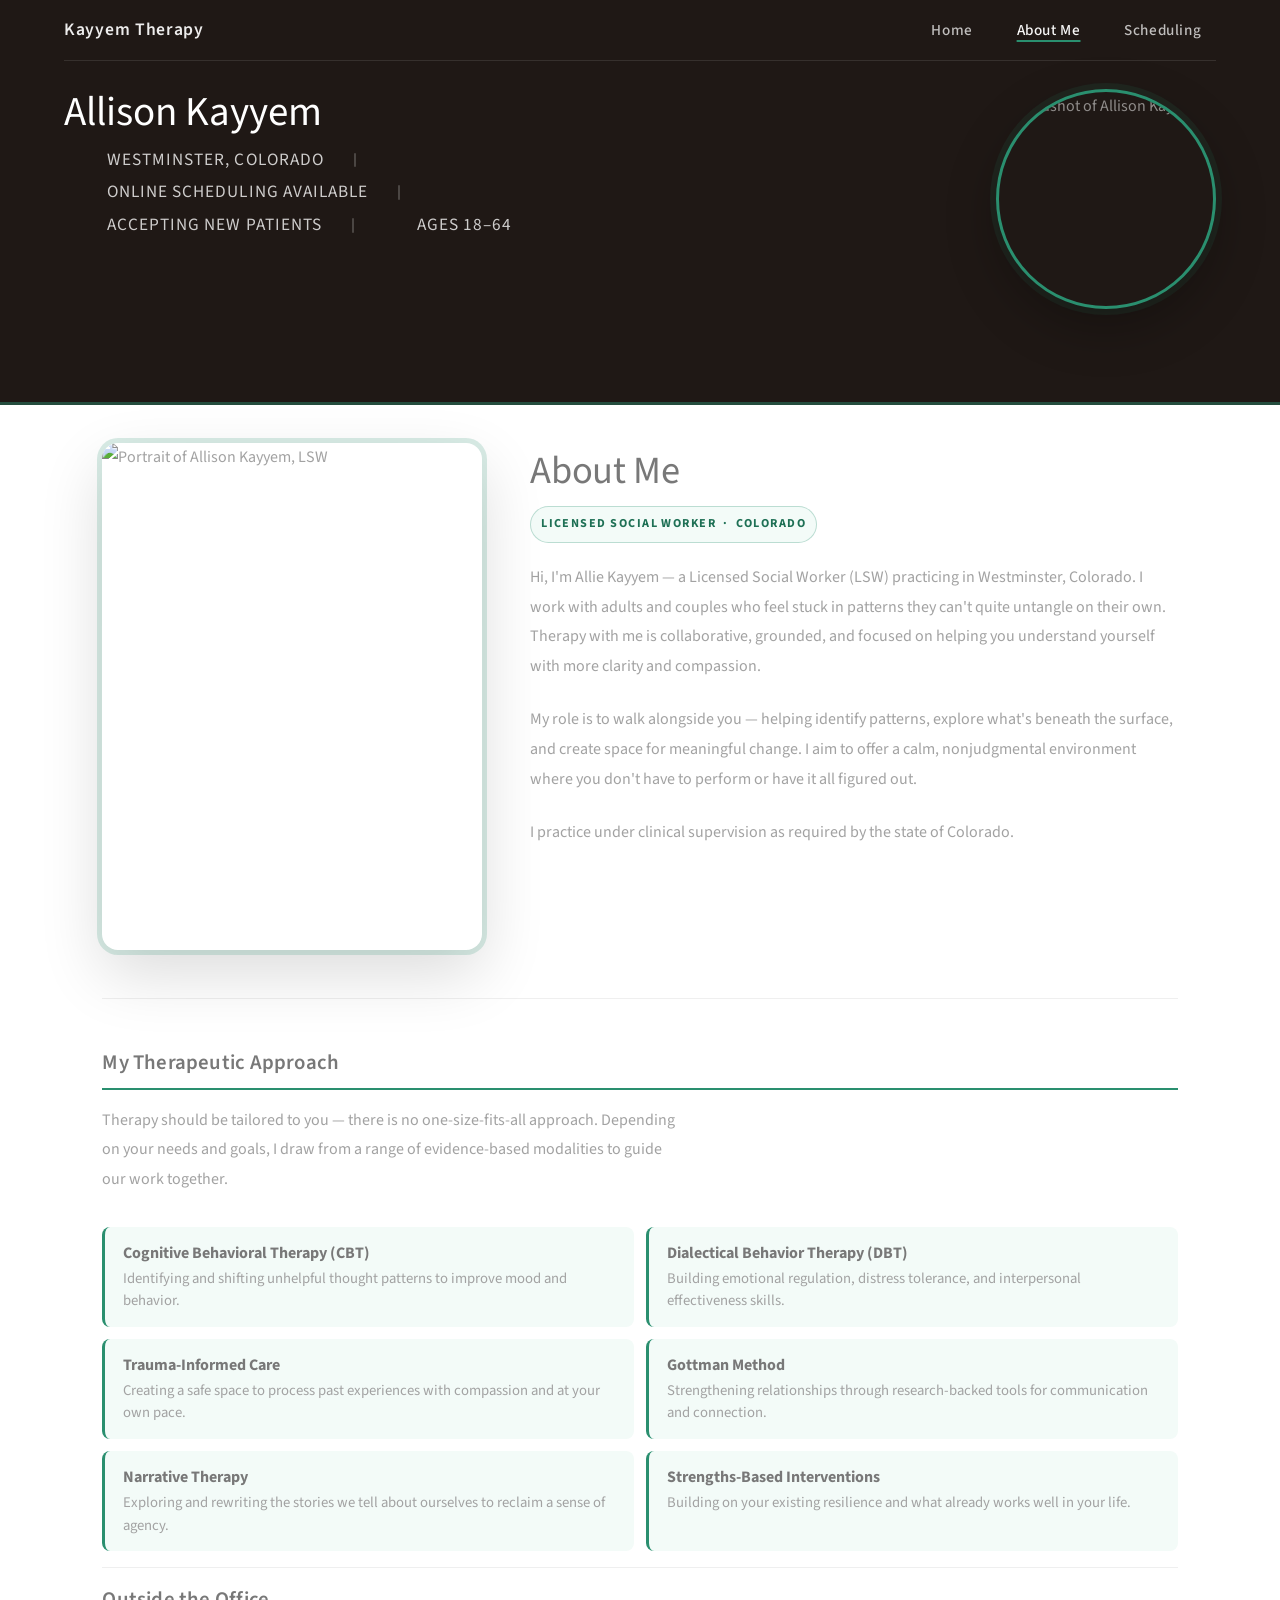
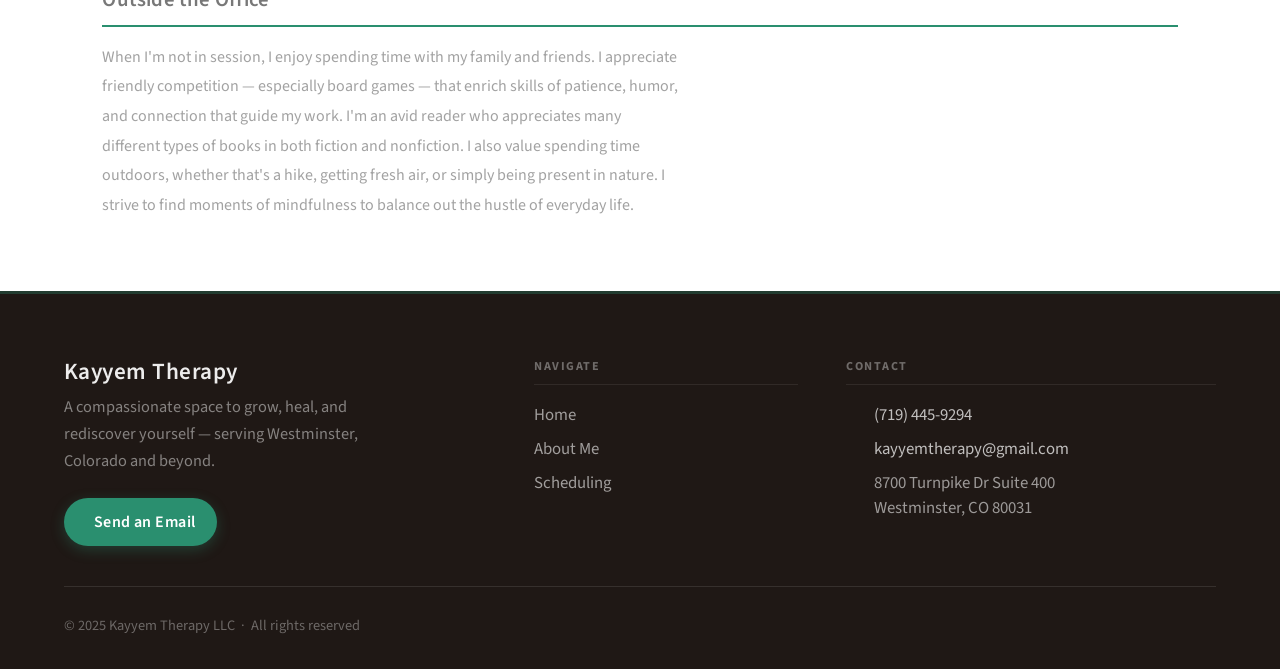
==== about/index.html @ 36fbd0e7 "updates" ====
<!DOCTYPE HTML>
<html>

<head>
	<title>About Me – Kayyem Therapy</title>
	<meta charset="utf-8" />
	<meta name="viewport" content="width=device-width, initial-scale=1, user-scalable=no" />
	<link rel="stylesheet" href="../assets/css/main.css" />
	<link rel="icon" type="image/png" href="/assets/favicon.png?v=1">
</head>

<body class="is-preload">

	<!-- Header -->
	<header id="header">
		<nav class="top-nav">
			<a href="../index.html" class="nav-brand" aria-label="Kayyem Therapy Home">Kayyem Therapy</a>
			<ul>
				<li><a href="../index.html">Home</a></li>
				<li><a href="index.html" class="active">About Me</a></li>
				<li><a href="../schedule/index.html">Scheduling</a></li>
			</ul>
			<button class="nav-toggle" aria-label="Toggle navigation" aria-expanded="false">
				<span></span>
			</button>
		</nav>

		<div class="inner">
			<div class="header-hero">
				<div class="header-copy">
					<h1><strong>Allison Kayyem</strong></h1>

					<ul class="header-meta-list" aria-label="Practice details">
						<li>
							<span class="icon solid fa-map-marker-alt" aria-hidden="true"></span>
							<span class="meta-text">Westminster, Colorado</span>
						</li>
						<li>
							<span class="icon solid fa-calendar-check" aria-hidden="true"></span>
							<span class="meta-text">Online Scheduling Available</span>
						</li>
						<li>
							<span class="icon solid fa-user-check" aria-hidden="true"></span>
							<span class="meta-text">Accepting New Patients</span>
						</li>
						<li>
							<span class="icon solid fa-user-clock" aria-hidden="true"></span>
							<span class="meta-text">Ages 18–64</span>
						</li>
					</ul>
				</div>

				<figure class="header-headshot" aria-hidden="false">
					<img src="../images/headshot.jpg" alt="Headshot of Allison Kayyem" loading="eager" decoding="async" />
				</figure>
			</div>
		</div>
	</header>

	<!-- Main -->
	<div id="main">

		<section id="about">

			<!-- Hero: portrait + intro -->
			<div class="about-hero">

				<div class="about-portrait-frame">
					<img src="../images/about.JPG" alt="Portrait of Allison Kayyem, LSW" />
				</div>

				<div class="about-hero-copy">
					<header class="major">
						<h2>About Me</h2>
					</header>
					<span class="about-credential-tag">Licensed Social Worker &nbsp;&middot;&nbsp; Colorado</span>

					<p>
						Hi, I'm Allie Kayyem — a Licensed Social Worker (LSW) practicing in Westminster, Colorado.
						I work with adults and couples who feel stuck in patterns they can't quite untangle on their
						own. Therapy with me is collaborative, grounded, and focused on helping you understand
						yourself with more clarity and compassion.
					</p>
					<p>
						My role is to walk alongside you &mdash; helping identify patterns, explore what's beneath
						the surface, and create space for meaningful change. I aim to offer a calm, nonjudgmental
						environment where you don't have to perform or have it all figured out.
					</p>
					<p>
						I practice under clinical supervision as required by the state of Colorado.
					</p>
				</div>

			</div>

			<hr class="major" />

			<!-- My Approach -->
			<div class="about-section">
				<h3>My Therapeutic Approach</h3>
				<p>
					Therapy should be tailored to you &mdash; there is no one-size-fits-all approach. Depending on
					your needs and goals, I draw from a range of evidence-based modalities to guide our work
					together.
				</p>
				<ul class="approach-grid">
					<li>
						<strong>Cognitive Behavioral Therapy (CBT)</strong>
						Identifying and shifting unhelpful thought patterns to improve mood and behavior.
					</li>
					<li>
						<strong>Dialectical Behavior Therapy (DBT)</strong>
						Building emotional regulation, distress tolerance, and interpersonal effectiveness skills.
					</li>
					<li>
						<strong>Trauma-Informed Care</strong>
						Creating a safe space to process past experiences with compassion and at your own pace.
					</li>
					<li>
						<strong>Gottman Method</strong>
						Strengthening relationships through research-backed tools for communication and connection.
					</li>
					<li>
						<strong>Narrative Therapy</strong>
						Exploring and rewriting the stories we tell about ourselves to reclaim a sense of agency.
					</li>
					<li>
						<strong>Strengths-Based Interventions</strong>
						Building on your existing resilience and what already works well in your life.
					</li>
				</ul>
			</div>

			<hr />

			<!-- Outside the Office -->
			<div class="about-section">
				<h3>Outside the Office</h3>
				<p>
					When I'm not in session, I enjoy spending time with my family and friends. I appreciate friendly
					competition &mdash; especially board games &mdash; that enrich skills of patience, humor, and
					connection that guide my work. I'm an avid reader who appreciates many different types of books
					in both fiction and nonfiction. I also value spending time outdoors, whether that's a hike,
					getting fresh air, or simply being present in nature. I strive to find moments of mindfulness
					to balance out the hustle of everyday life.
				</p>
			</div>

		</section>

	</div>

	<!-- Footer -->
	<footer id="footer">
		<div class="inner">
			<div class="footer-top">

				<div class="footer-brand-col">
					<p class="footer-brand">Kayyem Therapy</p>
					<p class="footer-tagline">A compassionate space to grow, heal, and rediscover yourself &mdash; serving Westminster, Colorado and beyond.</p>
					<a href="mailto:kayyemtherapy@gmail.com" class="footer-email-btn">
						<span class="icon solid fa-envelope" aria-hidden="true"></span>
						Send an Email
					</a>
				</div>

				<div class="footer-nav-col">
					<h4>Navigate</h4>
					<ul>
						<li><a href="../index.html">Home</a></li>
						<li><a href="index.html">About Me</a></li>
						<li><a href="../schedule/index.html">Scheduling</a></li>
					</ul>
				</div>

				<div class="footer-contact-col">
					<h4>Contact</h4>
					<ul>
						<li>
							<span class="icon solid fa-phone" aria-hidden="true"></span>
							<a href="tel:+17194459294">(719) 445-9294</a>
						</li>
						<li>
							<span class="icon solid fa-envelope" aria-hidden="true"></span>
							<a href="mailto:kayyemtherapy@gmail.com">kayyemtherapy@gmail.com</a>
						</li>
						<li>
							<span class="icon solid fa-map-marker-alt" aria-hidden="true"></span>
							<span>8700 Turnpike Dr Suite 400<br>Westminster, CO 80031</span>
						</li>
					</ul>
				</div>

			</div>

			<div class="footer-bottom">
				<p class="footer-copyright">&copy; 2025 Kayyem Therapy LLC &nbsp;&middot;&nbsp; All rights reserved</p>
			</div>
		</div>
	</footer>

	<!-- Scripts -->
	<script src="../assets/js/browser.min.js"></script>
	<script src="../assets/js/breakpoints.min.js"></script>
	<script src="../assets/js/main.js"></script>
	<script>
		document.addEventListener("DOMContentLoaded", function () {
			const nav = document.querySelector(".top-nav");
			const toggle = document.querySelector(".nav-toggle");
			if (!nav || !toggle) return;

			toggle.addEventListener("click", function () {
				const isOpen = nav.classList.toggle("open");
				toggle.setAttribute("aria-expanded", isOpen ? "true" : "false");
				document.body.style.overflow = isOpen ? "hidden" : "";
			});

			nav.querySelectorAll("a").forEach(function (link) {
				link.addEventListener("click", function () {
					nav.classList.remove("open");
					toggle.setAttribute("aria-expanded", "false");
					document.body.style.overflow = "";
				});
			});

			const ul = nav.querySelector("ul");
			if (ul) {
				ul.addEventListener("click", function (e) {
					if (e.target === ul) {
						nav.classList.remove("open");
						toggle.setAttribute("aria-expanded", "false");
						document.body.style.overflow = "";
					}
				});
			}

			document.addEventListener("keydown", function (e) {
				if (e.key === "Escape" && nav.classList.contains("open")) {
					nav.classList.remove("open");
					toggle.setAttribute("aria-expanded", "false");
					document.body.style.overflow = "";
				}
			});
		});
	</script>

</body>

</html>
---- assets/css/main.css ----
@import url("fontawesome-all.min.css");
@import url("https://fonts.googleapis.com/css?family=Source+Sans+Pro:400,400italic");

/* Kayyem Therapy — main.css */

/* === 0) RESET === */
html, body, div, span, applet, object, iframe,
h1, h2, h3, h4, h5, h6, p, blockquote, pre,
a, abbr, acronym, address, big, cite, code,
del, dfn, em, img, ins, kbd, q, s, samp,
small, strike, strong, sub, sup, tt, var,
b, u, i, center,
dl, dt, dd, ol, ul, li,
fieldset, form, label, legend,
table, caption, tbody, tfoot, thead, tr, th, td,
article, aside, canvas, details, embed,
figure, figcaption, footer, header, hgroup,
menu, nav, output, ruby, section, summary,
time, mark, audio, video {
  margin: 0;
  padding: 0;
  border: 0;
  font: inherit;
  font-size: 100%;
  vertical-align: baseline;
}

article, aside, details, figcaption, figure,
footer, header, hgroup, menu, nav, section { display: block; }

body { line-height: 1; }
ol, ul { list-style: none; }
blockquote, q { quotes: none; }
blockquote:before, blockquote:after,
q:before, q:after { content: ""; content: none; }
table { border-collapse: collapse; border-spacing: 0; }
mark { background-color: transparent; color: inherit; }
input::-moz-focus-inner { border: 0; padding: 0; }
input, select, textarea {
  -moz-appearance: none;
  -webkit-appearance: none;
  -ms-appearance: none;
  appearance: none;
}
*, *:before, *:after { box-sizing: border-box; }
body {
  -webkit-text-size-adjust: none;
  background: #fff;
  display: flex;
  flex-direction: column;
  min-height: 100vh;
}

body.is-preload *,
body.is-preload *:before,
body.is-preload *:after {
  -moz-animation: none !important;
  -webkit-animation: none !important;
  -ms-animation: none !important;
  animation: none !important;
  -moz-transition: none !important;
  -webkit-transition: none !important;
  -ms-transition: none !important;
  transition: none !important;
}

/* === 1) DESIGN TOKENS === */
:root {
  --text: #a2a2a2;
  --text-strong: #787878;
  --muted: #b2b2b2;
  --accent: #2a8f6f;
  --accent-dark: #1e7055;
  --accent-light: #369b7c;
  --border: #efefef;
  --surface: #ffffff;
  --surface-alt: #f7f7f7;
  --surface-green: #f3fbf8;
  --header-bg: #1f1815;
  --content-max: 72rem;
  --content-pad: clamp(1.25rem, 3vw, 3rem);
  --section-gap: clamp(1.5rem, 3vw, 2.5rem);
  --radius: 0.5rem;
  --radius-sm: 0.35em;
  --radius-lg: 1rem;
  --header-min: clamp(18rem, 45vh, 28rem);
}

/* === 2) TYPOGRAPHY === */
body, input, select, textarea {
  color: var(--text);
  font-family: "Source Sans Pro", Helvetica, sans-serif;
  font-size: 16pt;
  font-weight: 400;
  line-height: 1.75em;
}

a {
  color: var(--accent);
  text-decoration: none;
  border-bottom: transparent;
  transition: color 0.2s ease-in-out, border-color 0.2s ease-in-out;
}

a:hover {
  color: var(--accent) !important;
  border-bottom: dotted 1px rgba(42, 143, 111, 0.6);
}

strong, b { color: var(--text-strong); font-weight: 400; }
em, i { font-style: italic; }
p { margin: 0 0 2em 0; }

h1, h2, h3, h4, h5, h6 {
  color: var(--text-strong);
  font-weight: 400;
  line-height: 1em;
  margin: 0 0 1em 0;
}

h1 a, h2 a, h3 a, h4 a, h5 a, h6 a { color: inherit; text-decoration: none; }
h1 { font-size: 2em; line-height: 1.5em; }
h2 { font-size: 1.5em; line-height: 1.5em; }
h3 { font-size: 1.25em; line-height: 1.5em; }
h4 { font-size: 1.1em; line-height: 1.5em; }
h5 { font-size: 0.9em; line-height: 1.5em; }
h6 { font-size: 0.7em; line-height: 1.5em; }

sub { font-size: 0.8em; position: relative; top: 0.5em; }
sup { font-size: 0.8em; position: relative; top: -0.5em; }

hr { border: 0; border-bottom: solid 1px var(--border); margin: 1em 0; }
hr.major { margin: 3em 0; }

blockquote {
  border-left: solid 6px var(--border);
  font-style: italic;
  margin: 0 0 2em 0;
  padding: 0.5em 0 0.5em 1.5em;
}

code {
  background: var(--surface-alt);
  border: solid 2px var(--border);
  border-radius: var(--radius-sm);
  font-family: "Courier New", monospace;
  font-size: 0.9em;
  margin: 0 0.25em;
  padding: 0.25em 0.65em;
}

pre {
  font-family: "Courier New", monospace;
  font-size: 0.9em;
  margin: 0 0 2em 0;
  -webkit-overflow-scrolling: touch;
}
pre code { display: block; line-height: 1.75em; padding: 1em 1.5em; overflow-x: auto; }

.align-left { text-align: left; }
.align-center { text-align: center; }
.align-right { text-align: right; }

/* === 3) LAYOUT HELPERS === */
.container { margin: 0 auto; max-width: calc(100% - 4em); width: 100%; }

@media screen and (max-width: 980px) {
  .container { width: 100% !important; max-width: 100% !important; }
}
@media screen and (max-width: 480px) {
  .container { max-width: calc(100% - 3em); }
}

.row {
  display: flex;
  flex-wrap: wrap;
  align-items: stretch;
  margin-top: 0;
  margin-left: -2.5em;
}
.row > * { padding: 0 0 0 2.5em; }
.row.gtr-uniform { margin-top: -2.5em; }
.row.gtr-uniform > * { padding-top: 2.5em; }

.row.aln-left { justify-content: flex-start; }
.row.aln-center { justify-content: center; }
.row.aln-right { justify-content: flex-end; }
.row.aln-top { align-items: flex-start; }
.row.aln-middle { align-items: center; }
.row.aln-bottom { align-items: flex-end; }
.row > .imp { order: -1; }

.row > .col-1 { width: 8.33333%; }
.row > .col-2 { width: 16.66667%; }
.row > .col-3 { width: 25%; }
.row > .col-4 { width: 33.33333%; }
.row > .col-5 { width: 41.66667%; }
.row > .col-6 { width: 50%; }
.row > .col-7 { width: 58.33333%; }
.row > .col-8 { width: 66.66667%; }
.row > .col-9 { width: 75%; }
.row > .col-10 { width: 83.33333%; }
.row > .col-11 { width: 91.66667%; }
.row > .col-12 { width: 100%; }

.row > .off-1 { margin-left: 8.33333%; }
.row > .off-2 { margin-left: 16.66667%; }
.row > .off-3 { margin-left: 25%; }
.row > .off-4 { margin-left: 33.33333%; }
.row > .off-5 { margin-left: 41.66667%; }
.row > .off-6 { margin-left: 50%; }
.row > .off-7 { margin-left: 58.33333%; }
.row > .off-8 { margin-left: 66.66667%; }
.row > .off-9 { margin-left: 75%; }
.row > .off-10 { margin-left: 83.33333%; }
.row > .off-11 { margin-left: 91.66667%; }
.row > .off-12 { margin-left: 100%; }

@media screen and (max-width: 1280px) {
  .row { margin-left: -2em; }
  .row > * { padding-left: 2em; }
  .row.gtr-uniform { margin-top: -2em; }
  .row.gtr-uniform > * { padding-top: 2em; }
}
@media screen and (max-width: 980px) {
  .row { margin-left: -2em; }
  .row > * { padding-left: 2em; }
}
@media screen and (max-width: 736px) {
  .row { margin-left: -1.5em; }
  .row > * { padding-left: 1.5em; }
  .row.gtr-uniform { margin-top: -1.5em; }
  .row.gtr-uniform > * { padding-top: 1.5em; }
}
@media screen and (max-width: 480px) {
  .row { margin-left: -1.5em; }
  .row > * { padding-left: 1.5em; }
}

/* === 4) SECTIONS === */
section.special, article.special { text-align: center; }
header p { color: var(--muted); position: relative; margin: 0 0 1.5em 0; }
header h2 + p { font-size: 1.25em; margin-top: -1em; line-height: 1.5em; }
header.major h2 { font-size: 2em; }

/* === 5) FORMS === */
form { margin: 0 0 2em 0; }

label {
  color: var(--text-strong);
  display: block;
  font-size: 0.9em;
  font-weight: 400;
  margin: 0 0 1em 0;
}

input[type="text"],
input[type="password"],
input[type="email"],
select,
textarea {
  background: var(--surface-alt);
  border-radius: var(--radius-sm);
  border: solid 2px transparent;
  color: inherit;
  display: block;
  outline: 0;
  padding: 0 0.75em;
  width: 100%;
  box-shadow: 0 1px 4px rgba(0, 0, 0, 0.05);
  transition: border-color 0.2s ease, box-shadow 0.2s ease, background 0.2s ease;
}

input[type="text"]:hover,
input[type="password"]:hover,
input[type="email"]:hover,
select:hover,
textarea:hover {
  border-color: rgba(42, 143, 111, 0.28);
  box-shadow: 0 4px 12px rgba(0, 0, 0, 0.08);
  background: #fff;
}

input[type="text"]:focus,
input[type="password"]:focus,
input[type="email"]:focus,
select:focus,
textarea:focus {
  border-color: var(--accent);
  box-shadow: 0 4px 14px rgba(42, 143, 111, 0.14);
  background: #fff;
}

select {
  background-image: url("data:image/svg+xml;charset=utf8,%3Csvg xmlns='http://www.w3.org/2000/svg' width='40' height='40' preserveAspectRatio='none' viewBox='0 0 40 40'%3E%3Cpath d='M9.4,12.3l10.4,10.4l10.4-10.4c0.2-0.2,0.5-0.4,0.9-0.4c0.3,0,0.6,0.1,0.9,0.4l3.3,3.3c0.2,0.2,0.4,0.5,0.4,0.9 c0,0.4-0.1,0.6-0.4,0.9L20.7,31.9c-0.2,0.2-0.5,0.4-0.9,0.4c-0.3,0-0.6-0.1-0.9-0.4L4.3,17.3c-0.2-0.2-0.4-0.5-0.4-0.9 c0-0.4,0.1-0.6,0.4-0.9l3.3-3.3c0.2-0.2,0.5-0.4,0.9-0.4S9.1,12.1,9.4,12.3z' fill='%23dfdfdf' /%3E%3C/svg%3E");
  background-size: 1.25rem;
  background-repeat: no-repeat;
  background-position: calc(100% - 1rem) center;
  height: 2.75em;
  padding-right: 2.75em;
  text-overflow: ellipsis;
}

select option { color: var(--text-strong); background: var(--surface); }
select::-ms-expand { display: none; }
input[type="text"], input[type="password"], input[type="email"], select { height: 2.75em; }
textarea { padding: 0.75em; }

input[type="checkbox"], input[type="radio"] {
  opacity: 0;
  width: 1em;
  float: left;
  margin-right: -2em;
  z-index: -1;
}

input[type="checkbox"] + label,
input[type="radio"] + label {
  color: var(--text);
  cursor: pointer;
  display: inline-block;
  font-size: 1em;
  font-weight: 400;
  padding-left: 2.4em;
  padding-right: 0.75em;
  position: relative;
  text-decoration: none;
}

input[type="checkbox"] + label:before,
input[type="radio"] + label:before {
  font-family: "Font Awesome 5 Free";
  font-weight: 900;
  background: var(--surface-alt);
  border-radius: var(--radius-sm);
  border: solid 2px transparent;
  content: "";
  display: inline-block;
  font-size: 0.8em;
  height: 2.0625em;
  left: 0;
  line-height: 1.85625em;
  position: absolute;
  text-align: center;
  top: 0;
  width: 2.0625em;
}

input[type="radio"] + label:before { border-radius: 100%; }

input[type="checkbox"]:checked + label:before,
input[type="radio"]:checked + label:before {
  background: var(--text-strong);
  border-color: var(--text-strong);
  color: #fff;
  content: "\f00c";
}

input[type="checkbox"]:focus + label:before,
input[type="radio"]:focus + label:before { border-color: var(--accent); }

::-webkit-input-placeholder { color: var(--muted) !important; opacity: 1; }
:-moz-placeholder { color: var(--muted) !important; opacity: 1; }
::-moz-placeholder { color: var(--muted) !important; opacity: 1; }
:-ms-input-placeholder { color: var(--muted) !important; opacity: 1; }

/* === 6) BUTTONS === */
input[type="submit"],
input[type="reset"],
input[type="button"],
.button {
  background-color: transparent;
  border-radius: var(--radius-sm);
  border: solid 3px var(--border);
  color: var(--text-strong) !important;
  cursor: pointer;
  display: inline-block;
  font-weight: 400;
  height: calc(2.75em + 6px);
  line-height: 2.75em;
  min-width: 10em;
  padding: 0 1.5em;
  text-align: center;
  text-decoration: none;
  white-space: nowrap;
  transition: background-color 0.2s ease-in-out, color 0.2s ease-in-out, border-color 0.2s ease-in-out;
}

input[type="submit"]:hover,
input[type="reset"]:hover,
input[type="button"]:hover,
.button:hover { border-color: var(--accent); color: var(--accent) !important; }

input[type="submit"]:active,
input[type="reset"]:active,
input[type="button"]:active,
.button:active {
  background-color: rgba(42, 143, 111, 0.1);
  border-color: var(--accent);
  color: var(--accent) !important;
}

.button.primary,
input[type="submit"].primary,
input[type="reset"].primary,
input[type="button"].primary {
  background-color: var(--accent);
  border-color: var(--accent);
  color: #fff !important;
  border-radius: 2rem;
  font-weight: 600;
  letter-spacing: 0.03em;
  box-shadow: 0 4px 14px rgba(42, 143, 111, 0.28);
  transition: background 0.2s ease, border-color 0.2s ease, transform 0.2s ease, box-shadow 0.2s ease;
}

.button.primary:hover,
input[type="submit"].primary:hover,
input[type="reset"].primary:hover,
input[type="button"].primary:hover {
  transform: translateY(-1px);
  box-shadow: 0 6px 20px rgba(42, 143, 111, 0.38);
}

.button.primary:active,
input[type="submit"].primary:active,
input[type="reset"].primary:active,
input[type="button"].primary:active {
  transform: translateY(1px);
  box-shadow: 0 2px 6px rgba(42, 143, 111, 0.2);
}

.button.primary:hover,
input[type="submit"].primary:hover,
input[type="reset"].primary:hover,
input[type="button"].primary:hover { background-color: #339d7e; border-color: #339d7e; }

.button.primary:active,
input[type="submit"].primary:active,
input[type="reset"].primary:active,
input[type="button"].primary:active { background-color: #1d6b52; border-color: #1d6b52; }

.button.fit,
input[type="submit"].fit,
input[type="reset"].fit,
input[type="button"].fit { min-width: 0; width: 100%; }

.button { margin-bottom: 1rem; }

/* === 7) IMAGES / LISTS / TABLES === */
.image { display: inline-block; position: relative; border-radius: var(--radius-sm); border: 0; }
.image:before {
  content: "";
  display: block;
  position: absolute;
  inset: 0;
  opacity: 0.5;
  background: url("images/overlay.png");
  border-radius: var(--radius-sm);
  transition: opacity 0.2s ease-in-out;
}
.image img { display: block; border-radius: var(--radius-sm); }
.image.fit { display: block; margin: 0 0 2em 0; width: 100%; }
.image.fit img { width: 100%; }
.image.left { float: left; margin: 0 1.5em 1em 0; top: 0.25em; max-width: 40%; }
.image.right { float: right; margin: 0 0 1em 1.5em; top: 0.25em; max-width: 40%; }
.image.avatar { border-radius: 0; width: 10em; }
.image.avatar:before { display: none; }
.image.avatar img { border-radius: 0; width: 100%; }

ol { list-style: decimal; margin: 0 0 2em 0; padding-left: 1.25em; }
ol li { padding-left: 0.25em; }
ul { list-style: disc; margin: 0 0 2em 0; padding-left: 1em; }
ul li { padding-left: 0.5em; }
ul.alt { list-style: none; padding-left: 0; }
ul.alt li { border-top: solid 2px var(--border); padding: 0.5em 0; }
ul.alt li:first-child { border-top: 0; padding-top: 0; }

.table-wrapper { overflow-x: auto; -webkit-overflow-scrolling: touch; }
table { margin: 0 0 2em 0; width: 100%; }
table tbody tr { border: solid 1px var(--border); border-left: 0; border-right: 0; }
table tbody tr:nth-child(2n + 1) { background-color: var(--surface-alt); }
table td { padding: 0.75em; }
table th { color: var(--text-strong); font-size: 0.9em; font-weight: 400; padding: 0 0.75em 0.75em 0.75em; text-align: left; }
table thead { border-bottom: solid 2px var(--border); }
table tfoot { border-top: solid 2px var(--border); }

/* Contact list */
#main ul,
#main ul.alt,
#main ul.labeled-icons {
  list-style: none;
  padding-left: 0;
  margin-left: 0;
}

#main ul.labeled-icons { margin: 0; padding: 0; }

#main ul.labeled-icons li {
  display: grid;
  grid-template-columns: 1.75rem 1fr;
  gap: 0.9rem;
  align-items: start;
  margin: 0 0 1rem 0;
  padding: 0;
  line-height: 1.6;
}

#main ul.labeled-icons li .icon {
  display: inline-flex;
  align-items: center;
  justify-content: center;
  width: 1.75rem;
  height: 1.75rem;
  border-bottom: none;
  color: var(--accent);
  font-size: 1.15rem;
  margin: 0.15rem 0 0 0;
}

#main ul.labeled-icons li .label,
#main ul.labeled-icons li span,
#main ul.labeled-icons li p,
#main ul.labeled-icons li a { color: #787878; }

#main ul.labeled-icons li a {
  border-bottom: transparent;
  color: var(--accent);
  text-decoration: none;
}

#main ul.labeled-icons li a:hover {
  color: var(--accent-dark);
  border-bottom: none;
}

#main form { margin-bottom: 0; }
#main form .actions { margin-top: 1rem; justify-content: flex-start; }
#main form .actions li { padding-left: 0; }

#main form input[type="submit"],
#main form button[type="submit"] {
  background: var(--accent);
  border-color: var(--accent);
  color: #fff !important;
  min-width: 12rem;
  border-radius: 2rem;
  font-weight: 600;
  letter-spacing: 0.03em;
  box-shadow: 0 4px 14px rgba(42, 143, 111, 0.28);
  transition: background 0.2s ease, border-color 0.2s ease, transform 0.2s ease, box-shadow 0.2s ease;
}

#main form input[type="submit"]:hover,
#main form button[type="submit"]:hover {
  background: #339d7e;
  border-color: #339d7e;
  transform: translateY(-1px);
  box-shadow: 0 6px 20px rgba(42, 143, 111, 0.38);
}

@media screen and (max-width: 736px) {
  #main form input[type="submit"],
  #main form button[type="submit"] { width: 100%; min-width: 0; }
}

/* === 8) ICONS === */
.icon { text-decoration: none; border-bottom: none; position: relative; }
.icon:before {
  font-family: "Font Awesome 5 Free";
  font-weight: 400;
  -moz-osx-font-smoothing: grayscale;
  -webkit-font-smoothing: antialiased;
  display: inline-block;
  font-style: normal;
  font-variant: normal;
  text-rendering: auto;
  line-height: 1;
  text-transform: none !important;
}
.icon.solid:before { font-weight: 900; }
.icon.brands:before { font-family: "Font Awesome 5 Brands"; }
.icon > .label { display: none; }

ul.icons { cursor: default; list-style: none; padding-left: 0; }
ul.icons li { display: inline-block; padding: 0 1em 0 0; }
ul.icons li:last-child { padding-right: 0; }
ul.icons li .icon:before { font-size: 1.5em; }

/* === 9) SITE LAYOUT — HEADER === */
#header {
  background-color: var(--header-bg);
  background-attachment: scroll, scroll;
  background-image: url("images/overlay.png"), url("../../images/bg.jpg");
  background-position: top left, top left;
  background-repeat: repeat, no-repeat;
  background-size: auto, cover;
  color: rgba(255, 255, 255, 0.5);
  position: relative;
  width: 100%;
  height: auto;
  min-height: var(--header-min);
  display: block;
  text-align: left;
  padding: 0 var(--content-pad);
  border-bottom: 3px solid rgba(42, 143, 111, 0.45);
  backface-visibility: hidden;
  transform: translateZ(0);
  will-change: transform;
}

#header > * { width: 100%; }

#header .inner {
  max-width: var(--content-max);
  margin: 0 auto;
  padding-bottom: 2rem;
}

#header .header-hero {
  display: flex;
  align-items: flex-start;
  justify-content: space-between;
  gap: clamp(0.75rem, 1.5vw, 1.5rem);
}

#header .header-copy { min-width: 0; max-width: 40rem; }

#header .header-headshot {
  margin: 0;
  flex: 0 0 auto;
  width: clamp(160px, 42vw, 220px);
  height: clamp(160px, 42vw, 220px);
  border-radius: 999px;
  overflow: hidden;
  border: 3px solid var(--accent);
  box-shadow: 0 18px 50px rgba(0, 0, 0, 0.28), 0 0 0 6px rgba(42, 143, 111, 0.12);
}

#header .header-headshot img { display: block; width: 100%; height: 100%; object-fit: cover; }

@media screen and (min-width: 1100px) {
  #header .header-headshot { margin-left: -0.75rem; }
}

@media screen and (max-width: 980px) {
  #header .header-hero {
    flex-direction: column-reverse;
    align-items: center;
    text-align: center;
    gap: 1.25rem;
  }
  #header .header-headshot {
    width: clamp(140px, 38vw, 200px);
    height: clamp(140px, 38vw, 200px);
  }
}

#header h1 {
  color: rgba(255, 255, 255, 0.9);
  font-size: clamp(2.4rem, 3.2vw, 3.4rem);
  line-height: 1.15;
  margin: 0;
  max-width: none;
}

#header strong, #header b { color: #fff; }
#header h2, #header h3, #header h4, #header h5, #header h6 { color: #fff; }

#header h2 {
  margin-top: 0.75rem;
  font-size: clamp(1.05rem, 1.4vw, 1.25rem);
  line-height: 1.5;
  font-weight: 400;
  color: rgba(255, 255, 255, 0.7);
}

/* Header meta list */
#header .header-meta-list {
  margin: 0.85rem 0 0 0;
  padding: 0;
  list-style: none;
  display: flex;
  flex-wrap: wrap;
  align-items: center;
  gap: 0.75rem 1.25rem;
}

#header .header-meta-list li {
  display: inline-flex;
  align-items: center;
  gap: 0.65rem;
  text-transform: uppercase;
  letter-spacing: 0.06em;
  font-size: 1.08rem;
  line-height: 1.2;
  color: rgba(255, 255, 255, 0.78);
}

#header .header-meta-list li .icon {
  color: var(--accent);
  opacity: 0.55;
  font-size: 1.25rem;
  width: 1.5rem;
  display: inline-flex;
  align-items: center;
  justify-content: center;
}

#header .header-meta-list li .meta-text strong {
  color: rgba(255, 255, 255, 0.95);
  font-weight: 600;
}

@media screen and (min-width: 737px) {
  #header .header-meta-list li:not(:last-child)::after {
    content: '';
    display: block;
    width: 1.5px;
    height: 0.85em;
    background: rgba(255, 255, 255, 0.2);
    margin-left: 1.25rem;
    align-self: center;
    border-radius: 1px;
  }
}

@media screen and (max-width: 736px) {
  #header .header-meta-list { gap: 0.6rem 1rem; }
  #header .header-meta-list li { font-size: 0.98rem; letter-spacing: 0.05em; }
  #header .header-meta-list li::after { content: none; }
}

/* === TOP NAV === */
.top-nav {
  max-width: var(--content-max);
  margin: 0 auto;
  width: 100%;
  display: flex;
  align-items: center;
  justify-content: space-between;
  gap: 1em;
  position: relative;
  padding: 1rem 0;
  border-bottom: 1px solid rgba(255, 255, 255, 0.1);
  margin-bottom: 1.75rem;
}

/* Brand / Logo */
.nav-brand {
  color: rgba(255, 255, 255, 0.92) !important;
  font-size: 1.1em;
  font-weight: 600;
  letter-spacing: 0.04em;
  border-bottom: none !important;
  text-decoration: none;
  flex: 0 0 auto;
  transition: color 0.2s ease;
}
.nav-brand:hover { color: #fff !important; border-bottom: none !important; }

/* Desktop links */
.top-nav ul {
  display: flex;
  gap: 0.4em;
  margin: 0;
  padding: 0;
  list-style: none;
}

.top-nav ul a {
  color: rgba(255, 255, 255, 0.72);
  border: 1px solid transparent;
  border-bottom: none;
  font-size: 0.95em;
  font-weight: 500;
  letter-spacing: 0.04em;
  padding: 0.38em 0.9em;
  border-radius: 6px;
  transition: background 0.15s ease, border-color 0.15s ease, color 0.15s ease,
              transform 0.1s ease, box-shadow 0.12s ease;
}

.top-nav ul a:hover {
  color: rgba(255, 255, 255, 0.95);
  background: rgba(255, 255, 255, 0.09);
  border-color: rgba(255, 255, 255, 0.18);
  border-bottom: none;
}

.top-nav ul a:active {
  transform: translateY(1px) scale(0.97);
  background: rgba(255, 255, 255, 0.05);
  box-shadow: inset 0 1px 3px rgba(0, 0, 0, 0.18);
  border-bottom: none;
}

.top-nav ul a.active {
  color: rgba(255, 255, 255, 0.96);
  text-decoration: underline;
  text-decoration-color: var(--accent);
  text-decoration-thickness: 2px;
  text-underline-offset: 5px;
}

.top-nav ul a.active:hover {
  color: rgba(255, 255, 255, 0.96);
  background: rgba(255, 255, 255, 0.09);
  border-color: rgba(255, 255, 255, 0.18);
  text-decoration: underline;
  text-decoration-color: var(--accent);
  text-decoration-thickness: 2px;
  text-underline-offset: 5px;
}

.top-nav ul a::after { display: none !important; }

/* Hamburger button */
.nav-toggle {
  display: none;
  background: none;
  border: 1px solid rgba(255, 255, 255, 0.22);
  border-radius: 6px;
  cursor: pointer;
  width: 40px;
  height: 40px;
  position: relative;
  padding: 0;
  z-index: 9100;
  flex: 0 0 auto;
  flex-shrink: 0;
  transition: border-color 0.2s ease;
}
.nav-toggle:hover { border-color: rgba(255, 255, 255, 0.5); }

.nav-toggle span {
  position: absolute;
  top: 50%;
  left: 50%;
  width: 18px;
  height: 2px;
  background: rgba(255, 255, 255, 0.85);
  border-radius: 2px;
  transform: translate(-50%, -50%);
  transition: background 0.25s ease;
}

.nav-toggle span::before,
.nav-toggle span::after {
  content: '';
  position: absolute;
  left: 0;
  width: 18px;
  height: 2px;
  background: rgba(255, 255, 255, 0.85);
  border-radius: 2px;
  transition: top 0.25s ease, transform 0.25s ease;
}
.nav-toggle span::before { top: -6px; }
.nav-toggle span::after  { top:  6px; }

/* === MOBILE FULL-SCREEN MENU === */
@media screen and (max-width: 980px) {
  .nav-toggle { display: flex; }

  /* Full-screen overlay — always flex but hidden via opacity/visibility */
  .top-nav ul {
    position: fixed;
    inset: 0;
    z-index: 9000;
    background: rgba(18, 14, 11, 0.97);
    display: flex;
    flex-direction: column;
    align-items: center;
    justify-content: center;
    gap: 0;
    margin: 0;
    padding: 4rem 2rem 2rem;
    border-radius: 0;
    box-shadow: none;
    opacity: 0;
    visibility: hidden;
    pointer-events: none;
    transition: opacity 0.3s ease, visibility 0s linear 0.3s;
  }

  .top-nav.open ul {
    opacity: 1;
    visibility: visible;
    pointer-events: auto;
    transition: opacity 0.3s ease, visibility 0s linear 0s;
  }

  .top-nav ul li {
    width: 100%;
    text-align: center;
    border-bottom: 1px solid rgba(255, 255, 255, 0.07);
    transform: translateY(18px);
    opacity: 0;
    transition: transform 0.4s ease, opacity 0.4s ease;
  }
  .top-nav ul li:first-child { border-top: 1px solid rgba(255, 255, 255, 0.07); }

  .top-nav.open ul li { transform: translateY(0); opacity: 1; }
  .top-nav.open ul li:nth-child(1) { transition-delay: 0.06s; }
  .top-nav.open ul li:nth-child(2) { transition-delay: 0.13s; }
  .top-nav.open ul li:nth-child(3) { transition-delay: 0.2s; }

  .top-nav ul a {
    display: block !important;
    font-size: 1.55rem !important;
    color: rgba(255, 255, 255, 0.82) !important;
    letter-spacing: 0.05em;
    padding: 1.1rem 1rem !important;
    border-bottom: none !important;
    transition: color 0.2s, background 0.2s !important;
  }

  .top-nav ul a::after { display: none !important; }

  .top-nav ul a:hover {
    color: #fff !important;
    background: rgba(255, 255, 255, 0.04);
    border-bottom: none !important;
  }

  .top-nav ul a.active { color: var(--accent) !important; }

  /* Fix nav-toggle on top of overlay when open */
  .top-nav.open .nav-toggle {
    position: fixed;
    top: 1rem;
    right: var(--content-pad);
    z-index: 9100;
    border-color: rgba(255, 255, 255, 0.35);
  }

  /* Hamburger → X */
  .top-nav.open .nav-toggle span { background: transparent; }
  .top-nav.open .nav-toggle span::before {
    top: 0;
    transform: rotate(45deg);
  }
  .top-nav.open .nav-toggle span::after {
    top: 0;
    transform: rotate(-45deg);
  }

  .top-nav {
    padding: 0.85rem 0;
    margin-bottom: 1.25rem;
  }
}

/* === MAIN CONTENT === */
#main {
  margin: 0 auto;
  width: 100%;
  max-width: var(--content-max);
  padding: var(--content-pad);
  flex: 1;
}

#main > section {
  border-top: none;
  margin: var(--section-gap) 0 0 0;
  padding: var(--section-gap) 0 0 0;
}
#main > section:first-child { margin-top: 0; padding-top: 0; }

.card-section {
  background: var(--surface);
  border: solid 2px var(--border);
  border-radius: var(--radius);
  padding: clamp(1.25rem, 2.5vw, 2rem);
}

/* Map embed */
.map-container {
  margin-top: 2.5rem;
  border-radius: var(--radius-lg);
  overflow: hidden;
  border: 2px solid var(--border);
  box-shadow: 0 4px 24px rgba(0, 0, 0, 0.07);
  transition: box-shadow 0.2s ease, transform 0.2s ease;
}

.map-container:hover {
  box-shadow: 0 8px 32px rgba(0, 0, 0, 0.13);
  transform: translateY(-2px);
}

.map-container iframe {
  display: block;
  width: 100%;
  height: 320px;
  border: 0;
}

/* === FOOTER (rich multi-column) === */
#footer {
  background-color: var(--header-bg);
  background-image: url("images/overlay.png"), url("../../images/bg.jpg");
  background-position: top left, bottom center;
  background-repeat: repeat, no-repeat;
  background-size: auto, cover;
  position: relative;
  width: 100%;
  padding: 4em var(--content-pad) 2em;
  color: rgba(255, 255, 255, 0.55);
  border-top: 3px solid rgba(42, 143, 111, 0.3);
}

#footer .inner {
  max-width: var(--content-max);
  margin: 0 auto;
}

.footer-top {
  display: grid;
  grid-template-columns: 1.6fr 1fr 1.4fr;
  gap: 3rem;
  padding-bottom: 2.5rem;
  border-bottom: 1px solid rgba(255, 255, 255, 0.1);
  margin-bottom: 1.75rem;
}

.footer-brand {
  font-size: 1.45rem;
  font-weight: 600;
  color: rgba(255, 255, 255, 0.92);
  margin: 0 0 0.5rem 0;
  letter-spacing: 0.02em;
  font-family: "Source Sans Pro", Helvetica, sans-serif;
}

.footer-tagline {
  font-size: 1.02rem;
  color: rgba(255, 255, 255, 0.46);
  line-height: 1.65;
  max-width: 22rem;
  margin: 0 0 1.5rem 0;
}

.footer-email-btn {
  display: inline-flex;
  align-items: center;
  gap: 0.5rem;
  background: var(--accent);
  color: #fff !important;
  border: none !important;
  border-radius: 2rem;
  padding: 0.62em 1.35em;
  font-size: 1rem;
  font-weight: 600;
  text-decoration: none;
  letter-spacing: 0.03em;
  transition: background 0.2s ease, transform 0.2s ease, box-shadow 0.2s ease;
  box-shadow: 0 4px 14px rgba(42, 143, 111, 0.32);
}

.footer-email-btn:hover {
  background: var(--accent-light) !important;
  color: #fff !important;
  border-bottom: none !important;
  transform: translateY(-2px);
  box-shadow: 0 6px 20px rgba(42, 143, 111, 0.42);
}

.footer-nav-col h4,
.footer-contact-col h4 {
  font-size: 0.76rem;
  font-weight: 700;
  letter-spacing: 0.12em;
  text-transform: uppercase;
  color: rgba(255, 255, 255, 0.36);
  margin: 0 0 1.1rem 0;
  padding-bottom: 0.5rem;
  border-bottom: 1px solid rgba(255, 255, 255, 0.08);
}

.footer-nav-col ul,
.footer-contact-col ul {
  list-style: none;
  padding: 0;
  margin: 0;
}

.footer-nav-col ul li,
.footer-contact-col ul li {
  margin-bottom: 0.55rem;
  padding: 0;
  border: none;
  line-height: 1.5;
}

.footer-nav-col a {
  color: rgba(255, 255, 255, 0.58);
  font-size: 1.05rem;
  transition: color 0.2s;
  border-bottom: none;
}
.footer-nav-col a:hover { color: var(--accent); border-bottom: none; }

.footer-contact-col ul li {
  display: flex;
  align-items: flex-start;
  gap: 0.7rem;
  color: rgba(255, 255, 255, 0.56);
  font-size: 1.05rem;
}

.footer-contact-col .icon {
  color: var(--accent);
  font-size: 1rem;
  margin-top: 0.22rem;
  flex: 0 0 1rem;
  text-align: center;
}

.footer-contact-col a {
  color: rgba(255, 255, 255, 0.72);
  border-bottom: none;
  transition: color 0.2s;
}
.footer-contact-col a:hover { color: var(--accent); border-bottom: none; }

.footer-bottom {
  display: flex;
  align-items: center;
  justify-content: space-between;
  gap: 1rem;
  flex-wrap: wrap;
}

.footer-copyright {
  font-size: 0.9rem;
  color: rgba(255, 255, 255, 0.35);
  margin: 0;
  line-height: 1.5;
}

@media screen and (max-width: 900px) {
  .footer-top {
    grid-template-columns: 1fr 1fr;
    gap: 2rem;
  }
  .footer-brand-col { grid-column: 1 / -1; }
}

@media screen and (max-width: 600px) {
  .footer-top { grid-template-columns: 1fr; gap: 1.75rem; }
  .footer-brand-col { grid-column: auto; }
  .footer-bottom { flex-direction: column; text-align: center; gap: 0.75rem; }
}

/* === 10) ABOUT PAGE === */
.about-hero {
  display: grid;
  grid-template-columns: 380px 1fr;
  gap: 3rem;
  align-items: start;
  margin-bottom: 2.5rem;
}

.about-portrait-frame {
  position: relative;
  display: block;
}

.about-portrait-frame img {
  display: block;
  width: 100%;
  border-radius: var(--radius-lg);
  object-fit: cover;
  aspect-ratio: 3 / 4;
  box-shadow:
    0 0 0 5px rgba(42, 143, 111, 0.18),
    0 24px 64px rgba(0, 0, 0, 0.14);
}


.about-credential-tag {
  display: inline-block;
  font-size: 0.76rem;
  font-weight: 700;
  letter-spacing: 0.12em;
  text-transform: uppercase;
  color: var(--accent-dark);
  margin: -0.1rem 0 1.25rem;
  padding: 0.3em 0.8em;
  background: var(--surface-green);
  border-radius: 2rem;
  border: 1px solid rgba(42, 143, 111, 0.28);
  transition: background 0.18s ease, border-color 0.18s ease, transform 0.15s ease, box-shadow 0.15s ease;
  cursor: default;
}

.about-credential-tag:hover {
  background: #cff0e5;
  border-color: rgba(42, 143, 111, 0.5);
  transform: translateY(-1px);
  box-shadow: 0 4px 12px rgba(42, 143, 111, 0.14);
}

.about-section { margin: 0; }

.about-section h3 {
  font-size: 1.3rem;
  font-weight: 600;
  color: var(--text-strong);
  letter-spacing: 0.01em;
  margin: 0 0 1rem 0;
  padding-bottom: 0.6rem;
  border-bottom: 2px solid var(--accent);
  display: block;
}

.about-section p {
  line-height: 1.85;
  color: var(--text);
  max-width: 72ch;
}

/* About hero copy — title + intro text */
.about-hero-copy header.major h2 {
  font-size: clamp(2rem, 3vw, 2.6rem);
  font-weight: 400;
  letter-spacing: -0.01em;
  color: var(--text-strong);
  margin-bottom: 0.4rem;
}

.about-hero-copy p {
  line-height: 1.85;
  color: var(--text);
  margin-bottom: 1.5em;
}

.approach-grid {
  list-style: none;
  padding: 0;
  margin: 1rem 0 0;
  display: grid;
  grid-template-columns: 1fr 1fr;
  gap: 0.75rem;
}

.approach-grid li {
  padding: 0.9rem 1.1rem;
  background: var(--surface-green);
  border-radius: var(--radius);
  border-left: 3px solid var(--accent);
  font-size: 0.92rem;
  line-height: 1.5;
  color: var(--text);
  transition: transform 0.18s ease, box-shadow 0.18s ease, background 0.18s ease, border-color 0.18s ease;
}

.approach-grid li:hover {
  background: #dff3ec;
  border-left-color: var(--accent-dark);
  transform: translateY(-3px);
  box-shadow: 0 8px 20px rgba(42, 143, 111, 0.13);
}

.approach-grid li strong {
  display: block;
  color: var(--text-strong);
  font-size: 1rem;
  font-weight: 700;
  margin-bottom: 0.2rem;
}

@media screen and (max-width: 800px) {
  .about-hero {
    grid-template-columns: 1fr;
    gap: 2rem;
  }
  .about-portrait-frame {
    max-width: 320px;
    margin: 0 auto;
  }
  .about-portrait-frame img { aspect-ratio: 4 / 3; }
  .approach-grid { grid-template-columns: 1fr; }
}

/* === 11) RESPONSIVE TYPOGRAPHY === */
@media screen and (max-width: 1800px) {
  body, input, select, textarea { font-size: 12pt; }
}

@media screen and (max-width: 980px) {
  #header h1 { text-align: left; max-width: none; }
  #main { padding: 1.5em var(--content-pad); }
}

@media screen and (max-width: 736px) {
  #header { min-height: 26vh; }
  #main { padding: 2.25em 1.5em 0.25em 1.5em; }
}

/* === 12) RESPONSIVE GRID HELPERS === */
@media screen and (max-width: 736px) {
  .row > .col-1-small { width: 8.33333%; }
  .row > .col-2-small { width: 16.66667%; }
  .row > .col-3-small { width: 25%; }
  .row > .col-4-small { width: 33.33333%; }
  .row > .col-5-small { width: 41.66667%; }
  .row > .col-6-small { width: 50%; }
  .row > .col-7-small { width: 58.33333%; }
  .row > .col-8-small { width: 66.66667%; }
  .row > .col-9-small { width: 75%; }
  .row > .col-10-small { width: 83.33333%; }
  .row > .col-11-small { width: 91.66667%; }
  .row > .col-12-small { width: 100%; }

  .row > .off-1-small { margin-left: 8.33333%; }
  .row > .off-2-small { margin-left: 16.66667%; }
  .row > .off-3-small { margin-left: 25%; }
  .row > .off-4-small { margin-left: 33.33333%; }
  .row > .off-5-small { margin-left: 41.66667%; }
  .row > .off-6-small { margin-left: 50%; }
  .row > .off-7-small { margin-left: 58.33333%; }
  .row > .off-8-small { margin-left: 66.66667%; }
  .row > .off-9-small { margin-left: 75%; }
  .row > .off-10-small { margin-left: 83.33333%; }
  .row > .off-11-small { margin-left: 91.66667%; }
  .row > .off-12-small { margin-left: 100%; }
}

@media screen and (max-width: 480px) {
  .row > .col-1-xsmall { width: 8.33333%; }
  .row > .col-2-xsmall { width: 16.66667%; }
  .row > .col-3-xsmall { width: 25%; }
  .row > .col-4-xsmall { width: 33.33333%; }
  .row > .col-5-xsmall { width: 41.66667%; }
  .row > .col-6-xsmall { width: 50%; }
  .row > .col-7-xsmall { width: 58.33333%; }
  .row > .col-8-xsmall { width: 66.66667%; }
  .row > .col-9-xsmall { width: 75%; }
  .row > .col-10-xsmall { width: 83.33333%; }
  .row > .col-11-xsmall { width: 91.66667%; }
  .row > .col-12-xsmall { width: 100%; }

  .row > .off-1-xsmall { margin-left: 8.33333%; }
  .row > .off-2-xsmall { margin-left: 16.66667%; }
  .row > .off-3-xsmall { margin-left: 25%; }
  .row > .off-4-xsmall { margin-left: 33.33333%; }
  .row > .off-5-xsmall { margin-left: 41.66667%; }
  .row > .off-6-xsmall { margin-left: 50%; }
  .row > .off-7-xsmall { margin-left: 58.33333%; }
  .row > .off-8-xsmall { margin-left: 66.66667%; }
  .row > .off-9-xsmall { margin-left: 75%; }
  .row > .off-10-xsmall { margin-left: 83.33333%; }
  .row > .off-11-xsmall { margin-left: 91.66667%; }
  .row > .off-12-xsmall { margin-left: 100%; }
}

/* === 13) SESSION TYPE CARDS === */
.session-options {
  display: flex;
  gap: 0.85rem;
  margin: 1.5rem 0 2rem;
  flex-wrap: wrap;
}

.session-option {
  display: flex;
  align-items: flex-start;
  gap: 0.9rem;
  padding: 0.9rem 1.2rem;
  background: var(--surface-green);
  border: 1px solid rgba(42, 143, 111, 0.18);
  border-left: 3px solid var(--accent);
  border-radius: var(--radius);
  flex: 1;
  min-width: 190px;
  cursor: pointer;
  transition: background 0.18s ease, border-color 0.18s ease, transform 0.15s ease, box-shadow 0.18s ease;
}

.session-option:hover {
  background: #dff3ec;
  border-color: rgba(42, 143, 111, 0.35);
  border-left-color: var(--accent-dark);
  transform: translateY(-2px);
  box-shadow: 0 6px 16px rgba(42, 143, 111, 0.14);
}

.session-option:active {
  transform: translateY(0);
  box-shadow: inset 0 1px 4px rgba(0, 0, 0, 0.08);
}

/* Reset browser button/anchor defaults when used as interactive elements */
button.session-option {
  -webkit-appearance: none;
  appearance: none;
  font: inherit;
  text-align: left;
  width: auto;
  height: auto;
  line-height: inherit;
  min-width: 190px;
  color: inherit;
}

a.session-option {
  text-decoration: none;
  color: inherit;
}

.session-option .icon {
  color: var(--accent);
  font-size: 1.1rem;
  flex: 0 0 auto;
  width: 2.4rem;
  height: 2.4rem;
  display: flex;
  align-items: center;
  justify-content: center;
  background: rgba(42, 143, 111, 0.1);
  border: 1px solid rgba(42, 143, 111, 0.18);
  border-radius: 8px;
  flex-shrink: 0;
}

.session-option strong {
  display: block;
  color: var(--text-strong);
  font-size: 1.05rem;
  font-weight: 700;
  margin-bottom: 0.1rem;
}

.session-option .session-detail {
  font-size: 0.84rem;
  color: var(--muted);
  line-height: 1.45;
}

@media screen and (max-width: 600px) {
  .session-options { flex-direction: column; }
  .session-option { flex: none; min-width: 0; }
}

/* === 14) SCHEDULER MODAL === */
.scheduler-modal {
  position: fixed;
  inset: 0;
  z-index: 9999;
  display: none;
}

.scheduler-modal.is-open { display: block; }

.scheduler-backdrop {
  position: absolute;
  inset: 0;
  background: rgba(0, 0, 0, 0.55);
}

.scheduler-sheet {
  position: absolute;
  inset: 2rem;
  background: #fff;
  border-radius: 18px;
  overflow: hidden;
  box-shadow: 0 22px 70px rgba(0, 0, 0, 0.35);
  display: flex;
  flex-direction: column;
}

.scheduler-bar {
  display: flex;
  justify-content: flex-end;
  padding: 0.75rem 1rem;
  border-bottom: 1px solid rgba(0, 0, 0, 0.08);
}

.scheduler-close {
  background: transparent;
  border: 0;
  cursor: pointer;
  font: inherit;
  padding: 0.25rem 0.5rem;
}

.scheduler-sheet iframe { width: 100%; height: 100%; border: 0; }

@media screen and (max-width: 736px) {
  .scheduler-sheet { inset: 0; border-radius: 0; }
}
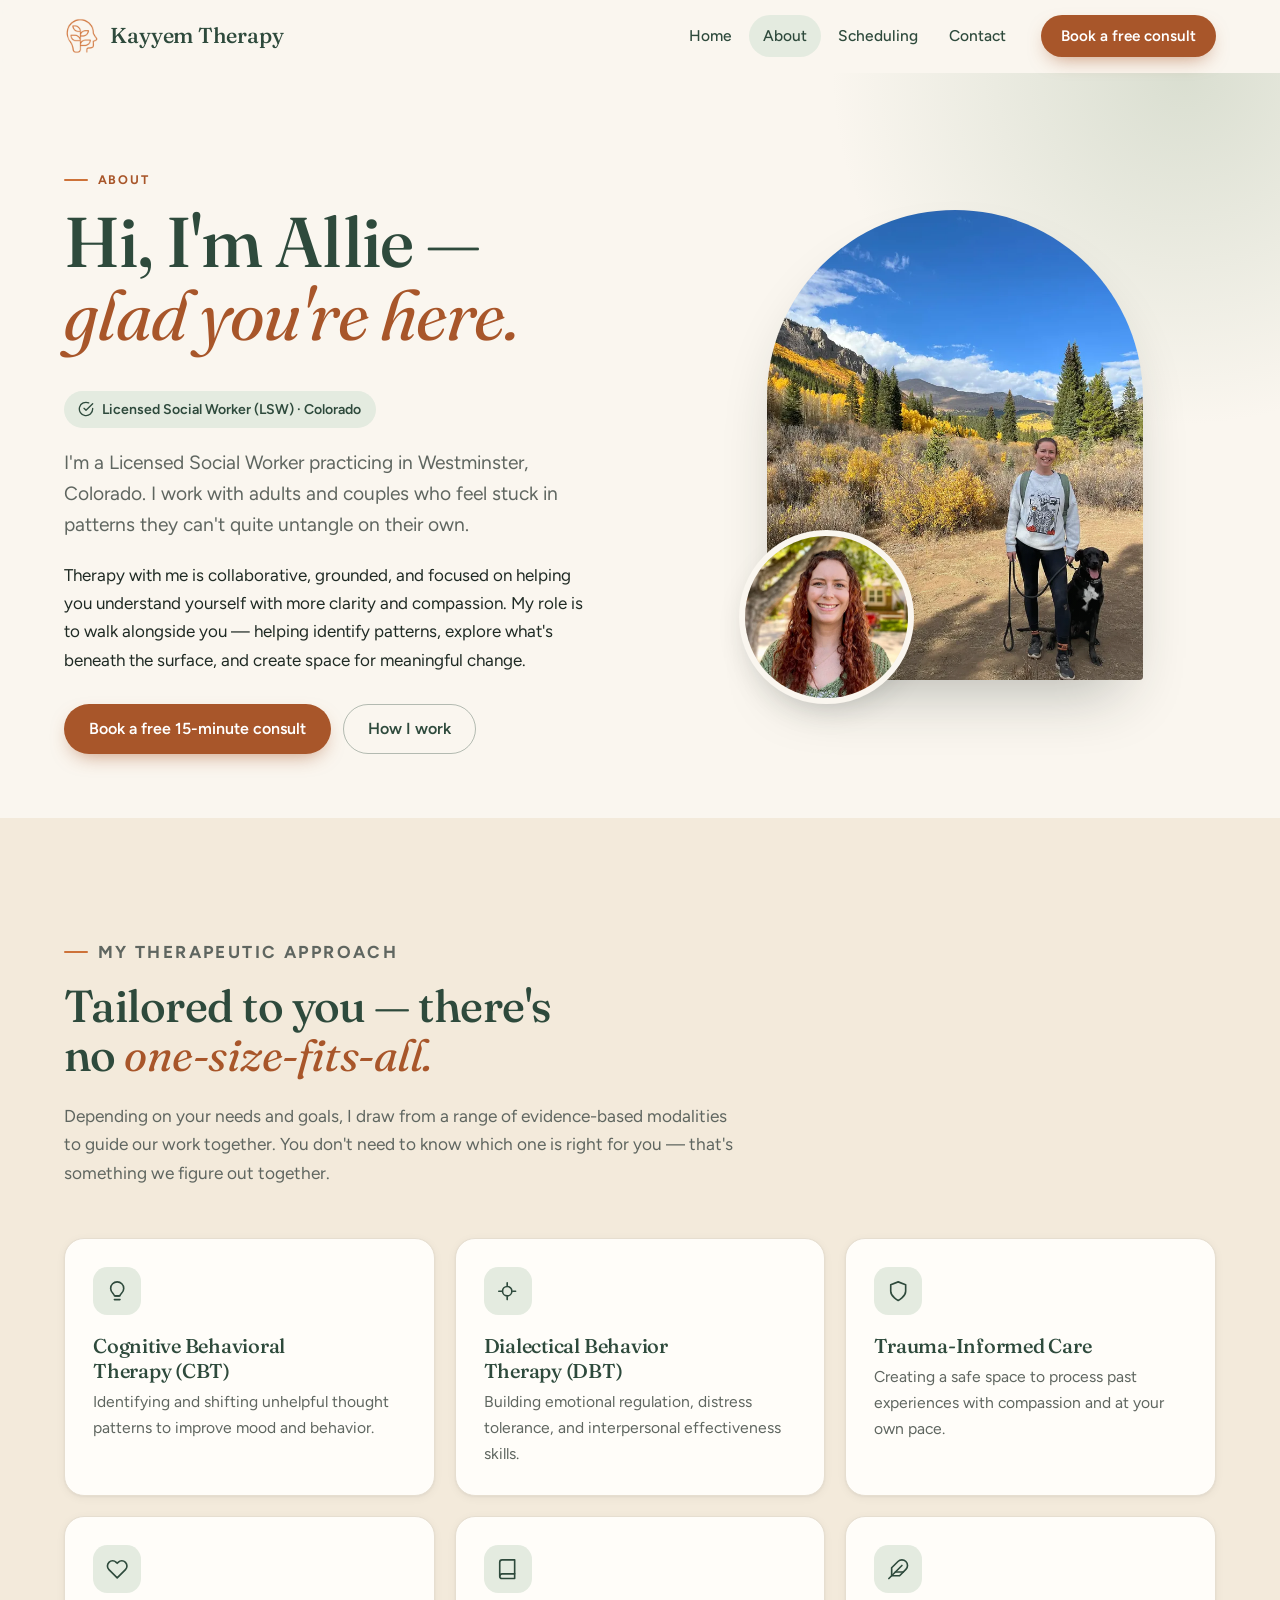
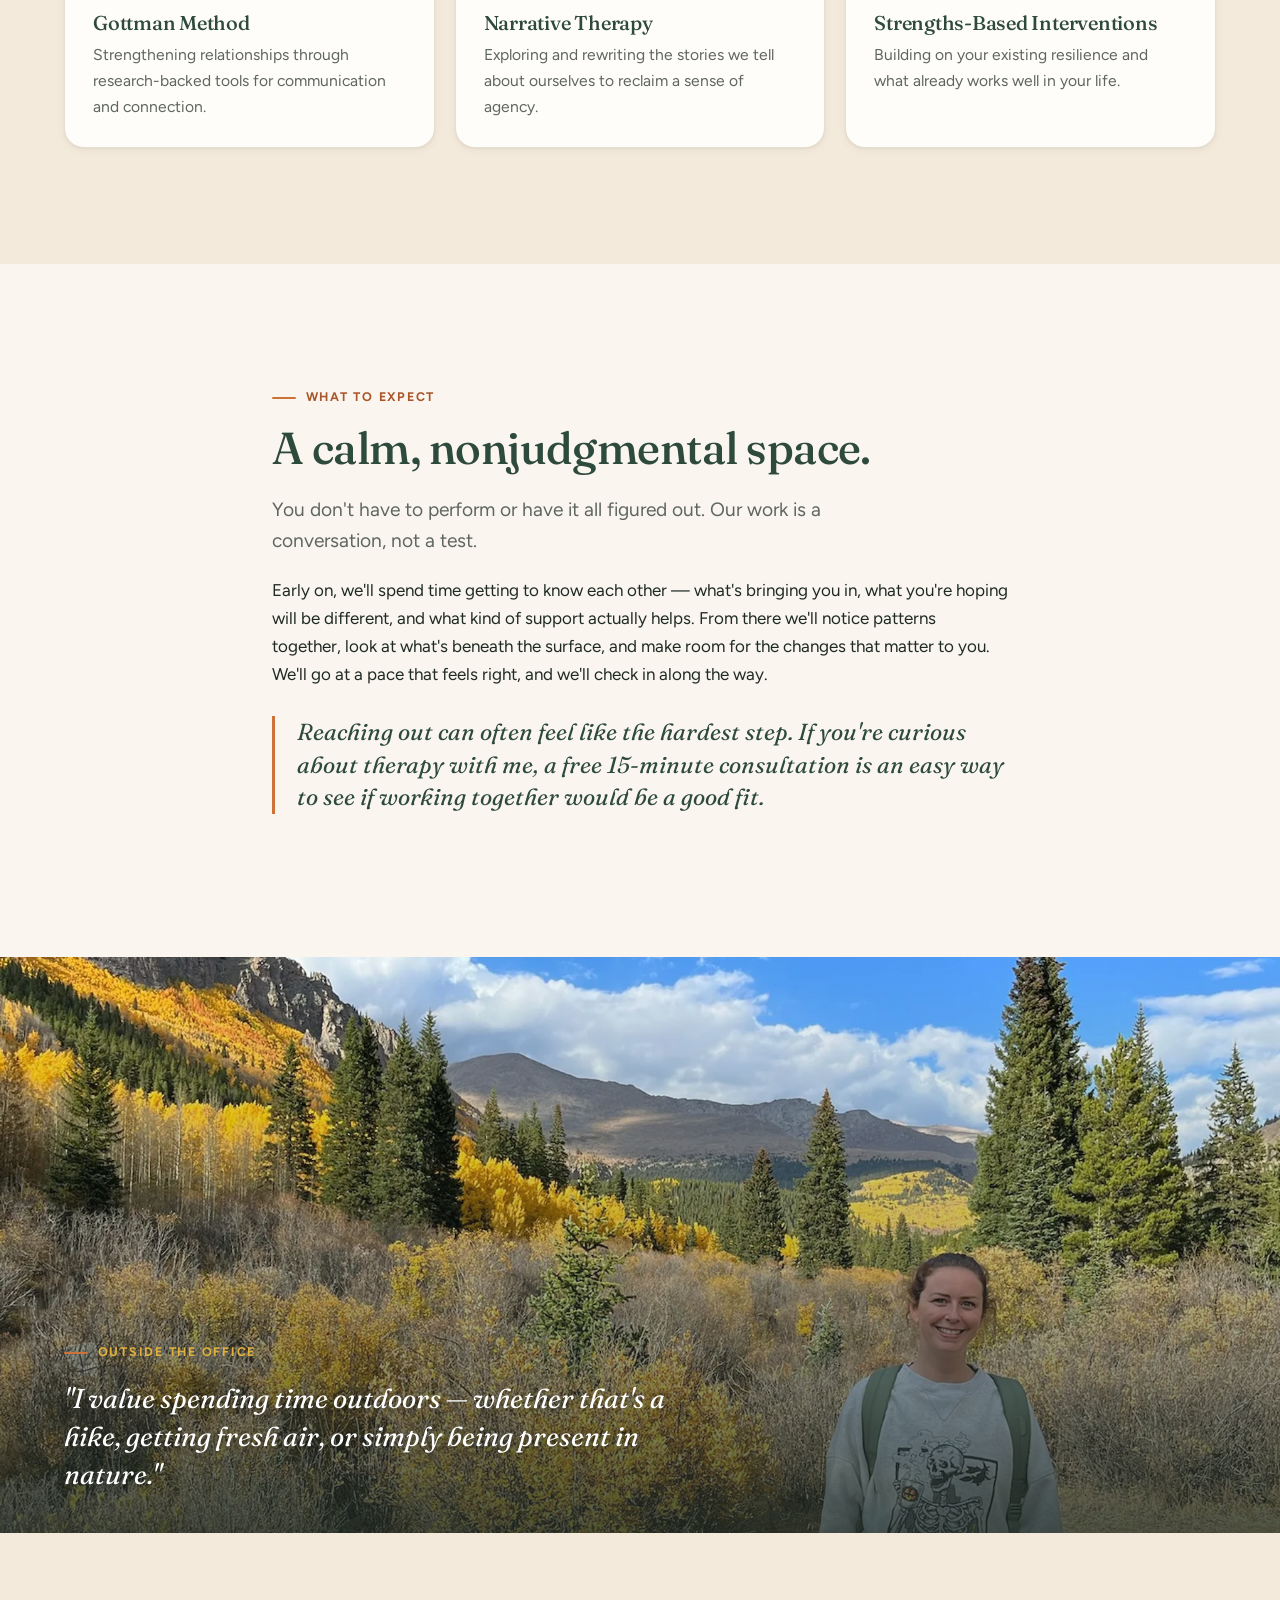
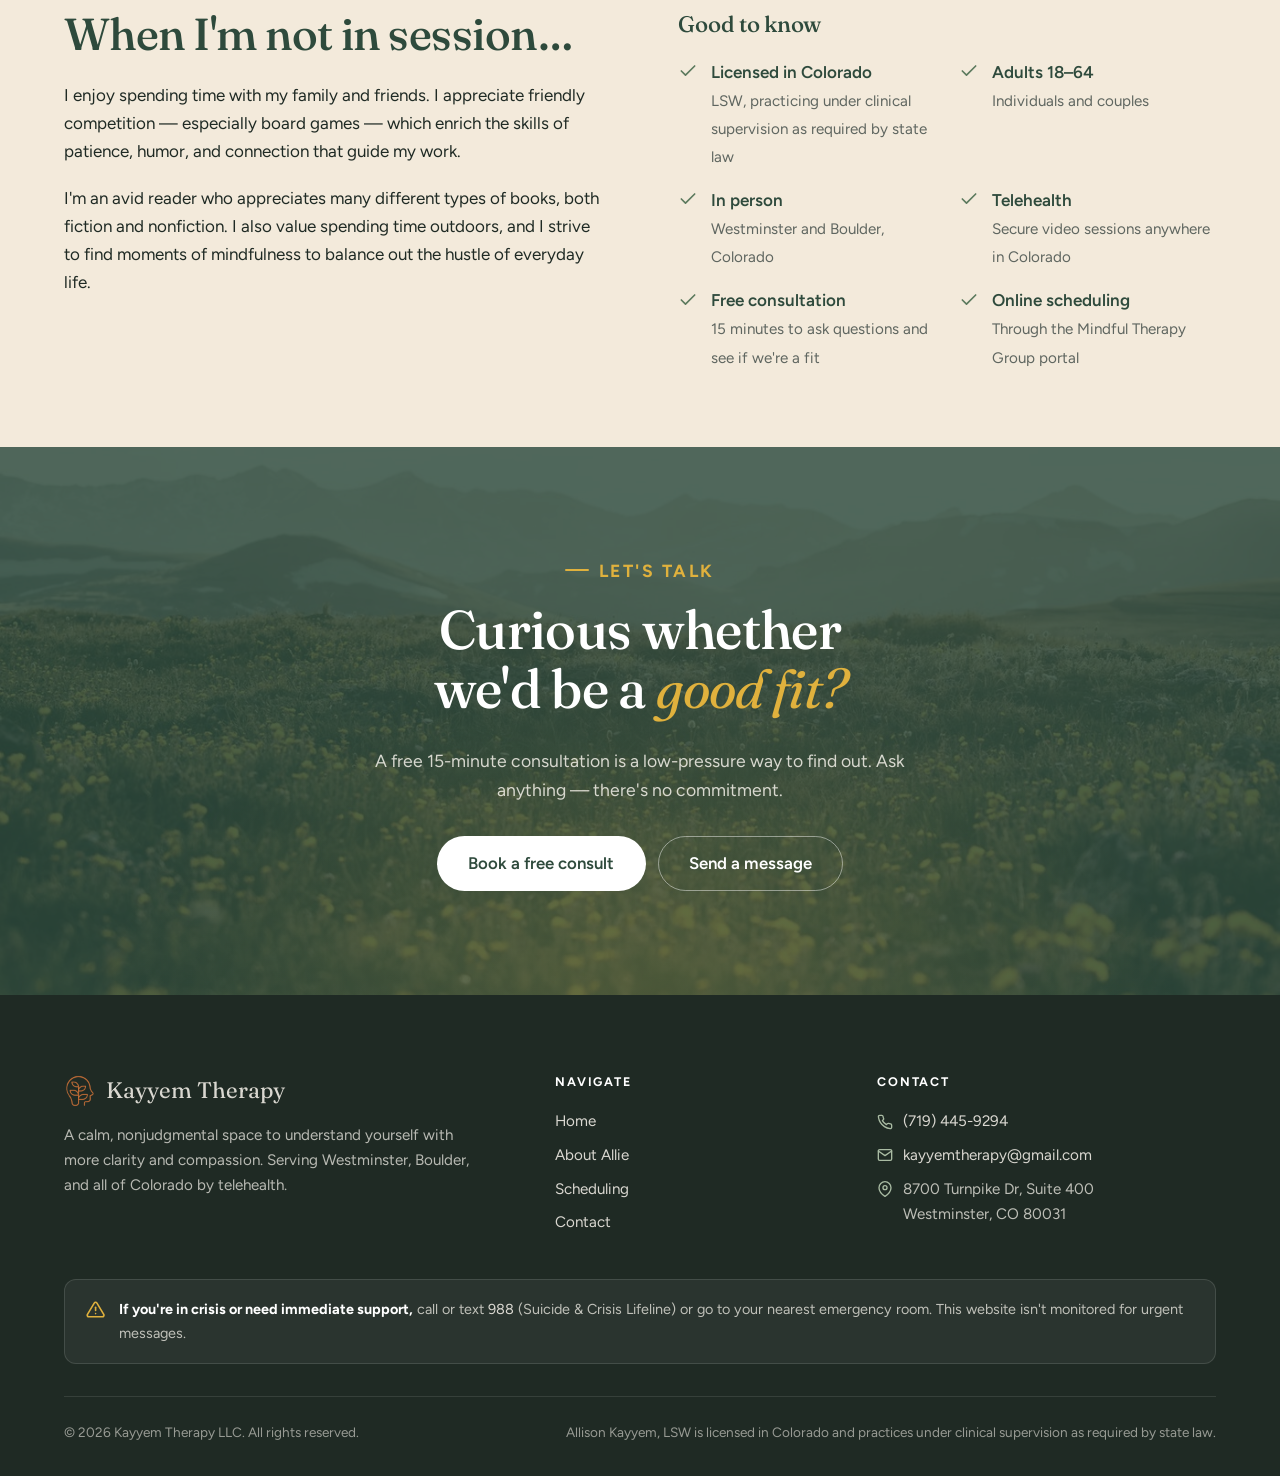
==== commit 2ce9fe26: "Revamp site with a modern, warm Colorado design Rebuild the three-page site from scratch on plain HT" ====
--- a/about/index.html
+++ b/about/index.html
@@ -1,249 +1,237 @@
-<!DOCTYPE HTML>
-<html>
-
+<!DOCTYPE html>
+<html lang="en">
 <head>
-	<title>About Me – Kayyem Therapy</title>
-	<meta charset="utf-8" />
-	<meta name="viewport" content="width=device-width, initial-scale=1, user-scalable=no" />
-	<link rel="stylesheet" href="../assets/css/main.css" />
-	<link rel="icon" type="image/png" href="/assets/favicon.png?v=1">
+  <meta charset="utf-8">
+  <meta name="viewport" content="width=device-width, initial-scale=1">
+  <title>About Allie Kayyem, LSW · Kayyem Therapy</title>
+  <meta name="description" content="Meet Allie Kayyem, a Licensed Social Worker in Westminster, Colorado. Learn how she works with adults and couples using CBT, DBT, trauma-informed care, the Gottman Method, and more.">
+  <link rel="canonical" href="https://www.kayyemtherapy.com/about/">
+  <meta name="theme-color" content="#faf6ef">
+
+  <meta property="og:type" content="profile">
+  <meta property="og:site_name" content="Kayyem Therapy">
+  <meta property="og:title" content="About Allie Kayyem, LSW · Kayyem Therapy">
+  <meta property="og:description" content="Collaborative, grounded therapy for adults and couples in Westminster and Boulder, Colorado.">
+  <meta property="og:url" content="https://www.kayyemtherapy.com/about/">
+  <meta property="og:image" content="https://www.kayyemtherapy.com/assets/img/og-image.jpg">
+  <meta name="twitter:card" content="summary_large_image">
+
+  <link rel="icon" type="image/png" sizes="32x32" href="/assets/img/favicon-32.png">
+  <link rel="icon" type="image/png" sizes="192x192" href="/assets/img/favicon-192.png">
+  <link rel="apple-touch-icon" href="/assets/img/apple-touch-icon.png">
+
+  <link rel="preload" href="../assets/fonts/fraunces-normal.woff2" as="font" type="font/woff2" crossorigin>
+  <link rel="preload" href="../assets/fonts/figtree-normal.woff2" as="font" type="font/woff2" crossorigin>
+  <link rel="stylesheet" href="../assets/css/site.css">
+  <script>document.documentElement.classList.add("js");</script>
 </head>
 
-<body class="is-preload">
-
-	<!-- Header -->
-	<header id="header">
-		<nav class="top-nav">
-			<a href="../index.html" class="nav-brand" aria-label="Kayyem Therapy Home">Kayyem Therapy</a>
-			<ul>
-				<li><a href="../index.html">Home</a></li>
-				<li><a href="index.html" class="active">About Me</a></li>
-				<li><a href="../schedule/index.html">Scheduling</a></li>
-			</ul>
-			<button class="nav-toggle" aria-label="Toggle navigation" aria-expanded="false">
-				<span></span>
-			</button>
-		</nav>
-
-		<div class="inner">
-			<div class="header-hero">
-				<div class="header-copy">
-					<h1><strong>Allison Kayyem</strong></h1>
-
-					<ul class="header-meta-list" aria-label="Practice details">
-						<li>
-							<span class="icon solid fa-map-marker-alt" aria-hidden="true"></span>
-							<span class="meta-text">Westminster, Colorado</span>
-						</li>
-						<li>
-							<span class="icon solid fa-calendar-check" aria-hidden="true"></span>
-							<span class="meta-text">Online Scheduling Available</span>
-						</li>
-						<li>
-							<span class="icon solid fa-user-check" aria-hidden="true"></span>
-							<span class="meta-text">Accepting New Patients</span>
-						</li>
-						<li>
-							<span class="icon solid fa-user-clock" aria-hidden="true"></span>
-							<span class="meta-text">Ages 18–64</span>
-						</li>
-					</ul>
-				</div>
-
-				<figure class="header-headshot" aria-hidden="false">
-					<img src="../images/headshot.jpg" alt="Headshot of Allison Kayyem" loading="eager" decoding="async" />
-				</figure>
-			</div>
-		</div>
-	</header>
-
-	<!-- Main -->
-	<div id="main">
-
-		<section id="about">
-
-			<!-- Hero: portrait + intro -->
-			<div class="about-hero">
-
-				<div class="about-portrait-frame">
-					<img src="../images/about.JPG" alt="Portrait of Allison Kayyem, LSW" />
-				</div>
-
-				<div class="about-hero-copy">
-					<header class="major">
-						<h2>About Me</h2>
-					</header>
-					<span class="about-credential-tag">Licensed Social Worker &nbsp;&middot;&nbsp; Colorado</span>
-
-					<p>
-						Hi, I'm Allie Kayyem — a Licensed Social Worker (LSW) practicing in Westminster, Colorado.
-						I work with adults and couples who feel stuck in patterns they can't quite untangle on their
-						own. Therapy with me is collaborative, grounded, and focused on helping you understand
-						yourself with more clarity and compassion.
-					</p>
-					<p>
-						My role is to walk alongside you &mdash; helping identify patterns, explore what's beneath
-						the surface, and create space for meaningful change. I aim to offer a calm, nonjudgmental
-						environment where you don't have to perform or have it all figured out.
-					</p>
-					<p>
-						I practice under clinical supervision as required by the state of Colorado.
-					</p>
-				</div>
-
-			</div>
-
-			<hr class="major" />
-
-			<!-- My Approach -->
-			<div class="about-section">
-				<h3>My Therapeutic Approach</h3>
-				<p>
-					Therapy should be tailored to you &mdash; there is no one-size-fits-all approach. Depending on
-					your needs and goals, I draw from a range of evidence-based modalities to guide our work
-					together.
-				</p>
-				<ul class="approach-grid">
-					<li>
-						<strong>Cognitive Behavioral Therapy (CBT)</strong>
-						Identifying and shifting unhelpful thought patterns to improve mood and behavior.
-					</li>
-					<li>
-						<strong>Dialectical Behavior Therapy (DBT)</strong>
-						Building emotional regulation, distress tolerance, and interpersonal effectiveness skills.
-					</li>
-					<li>
-						<strong>Trauma-Informed Care</strong>
-						Creating a safe space to process past experiences with compassion and at your own pace.
-					</li>
-					<li>
-						<strong>Gottman Method</strong>
-						Strengthening relationships through research-backed tools for communication and connection.
-					</li>
-					<li>
-						<strong>Narrative Therapy</strong>
-						Exploring and rewriting the stories we tell about ourselves to reclaim a sense of agency.
-					</li>
-					<li>
-						<strong>Strengths-Based Interventions</strong>
-						Building on your existing resilience and what already works well in your life.
-					</li>
-				</ul>
-			</div>
-
-			<hr />
-
-			<!-- Outside the Office -->
-			<div class="about-section">
-				<h3>Outside the Office</h3>
-				<p>
-					When I'm not in session, I enjoy spending time with my family and friends. I appreciate friendly
-					competition &mdash; especially board games &mdash; that enrich skills of patience, humor, and
-					connection that guide my work. I'm an avid reader who appreciates many different types of books
-					in both fiction and nonfiction. I also value spending time outdoors, whether that's a hike,
-					getting fresh air, or simply being present in nature. I strive to find moments of mindfulness
-					to balance out the hustle of everyday life.
-				</p>
-			</div>
-
-		</section>
-
-	</div>
-
-	<!-- Footer -->
-	<footer id="footer">
-		<div class="inner">
-			<div class="footer-top">
-
-				<div class="footer-brand-col">
-					<p class="footer-brand">Kayyem Therapy</p>
-					<p class="footer-tagline">A compassionate space to grow, heal, and rediscover yourself &mdash; serving Westminster, Colorado and beyond.</p>
-					<a href="mailto:kayyemtherapy@gmail.com" class="footer-email-btn">
-						<span class="icon solid fa-envelope" aria-hidden="true"></span>
-						Send an Email
-					</a>
-				</div>
-
-				<div class="footer-nav-col">
-					<h4>Navigate</h4>
-					<ul>
-						<li><a href="../index.html">Home</a></li>
-						<li><a href="index.html">About Me</a></li>
-						<li><a href="../schedule/index.html">Scheduling</a></li>
-					</ul>
-				</div>
-
-				<div class="footer-contact-col">
-					<h4>Contact</h4>
-					<ul>
-						<li>
-							<span class="icon solid fa-phone" aria-hidden="true"></span>
-							<a href="tel:+17194459294">(719) 445-9294</a>
-						</li>
-						<li>
-							<span class="icon solid fa-envelope" aria-hidden="true"></span>
-							<a href="mailto:kayyemtherapy@gmail.com">kayyemtherapy@gmail.com</a>
-						</li>
-						<li>
-							<span class="icon solid fa-map-marker-alt" aria-hidden="true"></span>
-							<span>8700 Turnpike Dr Suite 400<br>Westminster, CO 80031</span>
-						</li>
-					</ul>
-				</div>
-
-			</div>
-
-			<div class="footer-bottom">
-				<p class="footer-copyright">&copy; 2025 Kayyem Therapy LLC &nbsp;&middot;&nbsp; All rights reserved</p>
-			</div>
-		</div>
-	</footer>
-
-	<!-- Scripts -->
-	<script src="../assets/js/browser.min.js"></script>
-	<script src="../assets/js/breakpoints.min.js"></script>
-	<script src="../assets/js/main.js"></script>
-	<script>
-		document.addEventListener("DOMContentLoaded", function () {
-			const nav = document.querySelector(".top-nav");
-			const toggle = document.querySelector(".nav-toggle");
-			if (!nav || !toggle) return;
-
-			toggle.addEventListener("click", function () {
-				const isOpen = nav.classList.toggle("open");
-				toggle.setAttribute("aria-expanded", isOpen ? "true" : "false");
-				document.body.style.overflow = isOpen ? "hidden" : "";
-			});
-
-			nav.querySelectorAll("a").forEach(function (link) {
-				link.addEventListener("click", function () {
-					nav.classList.remove("open");
-					toggle.setAttribute("aria-expanded", "false");
-					document.body.style.overflow = "";
-				});
-			});
-
-			const ul = nav.querySelector("ul");
-			if (ul) {
-				ul.addEventListener("click", function (e) {
-					if (e.target === ul) {
-						nav.classList.remove("open");
-						toggle.setAttribute("aria-expanded", "false");
-						document.body.style.overflow = "";
-					}
-				});
-			}
-
-			document.addEventListener("keydown", function (e) {
-				if (e.key === "Escape" && nav.classList.contains("open")) {
-					nav.classList.remove("open");
-					toggle.setAttribute("aria-expanded", "false");
-					document.body.style.overflow = "";
-				}
-			});
-		});
-	</script>
-
+<body>
+  <a class="skip-link" href="#main">Skip to content</a>
+
+  <header class="site-header">
+    <div class="container nav">
+      <a class="brand" href="../" aria-label="Kayyem Therapy home">
+        <img src="../assets/img/favicon-192.png" alt="" width="36" height="36">
+        <span>Kayyem Therapy</span>
+      </a>
+      <button class="nav-toggle" type="button" aria-expanded="false" aria-controls="nav-menu" aria-label="Open menu">
+        <span class="nav-toggle-bars"></span>
+      </button>
+      <div class="nav-menu" id="nav-menu">
+        <ul class="nav-links">
+          <li><a href="../">Home</a></li>
+          <li><a href="./" aria-current="page">About</a></li>
+          <li><a href="../schedule/">Scheduling</a></li>
+          <li><a href="../#contact">Contact</a></li>
+        </ul>
+        <a class="btn btn-primary nav-cta" href="../schedule/">Book a free consult</a>
+      </div>
+    </div>
+  </header>
+
+  <main id="main">
+
+    <!-- ========== About hero ========== -->
+    <section class="page-hero" aria-labelledby="about-title">
+      <div class="container">
+        <div class="split">
+          <div>
+            <p class="eyebrow">About</p>
+            <h1 id="about-title">Hi, I'm Allie &mdash; <em>glad you're here.</em></h1>
+            <p class="credential">
+              <svg aria-hidden="true" viewBox="0 0 24 24" fill="none" stroke="currentColor" stroke-width="2" stroke-linecap="round" stroke-linejoin="round"><path d="M22 11.08V12a10 10 0 1 1-5.93-9.14"/><polyline points="22 4 12 14.01 9 11.01"/></svg>
+              Licensed Social Worker (LSW) &middot; Colorado
+            </p>
+            <p class="lede">I'm a Licensed Social Worker practicing in Westminster, Colorado. I work with adults and couples who feel stuck in patterns they can't quite untangle on their own.</p>
+            <p>Therapy with me is collaborative, grounded, and focused on helping you understand yourself with more clarity and compassion. My role is to walk alongside you &mdash; helping identify patterns, explore what's beneath the surface, and create space for meaningful change.</p>
+            <div class="hero-actions">
+              <a class="btn btn-primary" href="../schedule/">Book a free 15-minute consult</a>
+              <a class="btn btn-secondary" href="#approach">How I work</a>
+            </div>
+          </div>
+          <div class="about-visual">
+            <div class="hero-arch">
+              <picture>
+                <source type="image/webp" srcset="../assets/img/allie-hiking-700.webp 700w, ../assets/img/allie-hiking-1000.webp 1000w" sizes="(max-width: 860px) 90vw, 400px">
+                <img src="../assets/img/allie-hiking-700.jpg" srcset="../assets/img/allie-hiking-700.jpg 700w, ../assets/img/allie-hiking-1000.jpg 1000w" sizes="(max-width: 860px) 90vw, 400px" alt="Allie Kayyem hiking a Colorado trail with her dog among golden aspens" width="700" height="933" fetchpriority="high">
+              </picture>
+            </div>
+            <div class="hero-portrait">
+              <picture>
+                <source type="image/webp" srcset="../assets/img/allie-headshot-500.webp">
+                <img src="../assets/img/allie-headshot-500.jpg" alt="Allie Kayyem smiling outdoors" width="500" height="500">
+              </picture>
+            </div>
+          </div>
+        </div>
+      </div>
+    </section>
+
+    <!-- ========== How I work ========== -->
+    <section class="section section-sand" id="approach" aria-labelledby="approach-title">
+      <div class="container">
+        <div class="section-head reveal">
+          <p class="eyebrow">My therapeutic approach</p>
+          <h2 id="approach-title">Tailored to you &mdash; there's no <em>one-size-fits-all.</em></h2>
+          <p>Depending on your needs and goals, I draw from a range of evidence-based modalities to guide our work together. You don't need to know which one is right for you &mdash; that's something we figure out together.</p>
+        </div>
+        <div class="grid grid-3">
+          <article class="card reveal">
+            <div class="card-icon"><svg aria-hidden="true" viewBox="0 0 24 24" fill="none" stroke="currentColor" stroke-width="1.75" stroke-linecap="round" stroke-linejoin="round"><path d="M12 2a7 7 0 0 0-7 7c0 2.6 1.4 4.3 2.5 5.5.8.9 1.5 1.7 1.5 2.5h6c0-.8.7-1.6 1.5-2.5C17.6 13.3 19 11.6 19 9a7 7 0 0 0-7-7z"/><path d="M9 21h6M10 17h4"/></svg></div>
+            <h3>Cognitive Behavioral Therapy (CBT)</h3>
+            <p>Identifying and shifting unhelpful thought patterns to improve mood and behavior.</p>
+          </article>
+          <article class="card reveal reveal-delay-1">
+            <div class="card-icon"><svg aria-hidden="true" viewBox="0 0 24 24" fill="none" stroke="currentColor" stroke-width="1.75" stroke-linecap="round" stroke-linejoin="round"><path d="M12 3v3M12 18v3M3 12h3M18 12h3"/><circle cx="12" cy="12" r="5"/></svg></div>
+            <h3>Dialectical Behavior Therapy (DBT)</h3>
+            <p>Building emotional regulation, distress tolerance, and interpersonal effectiveness skills.</p>
+          </article>
+          <article class="card reveal reveal-delay-2">
+            <div class="card-icon"><svg aria-hidden="true" viewBox="0 0 24 24" fill="none" stroke="currentColor" stroke-width="1.75" stroke-linecap="round" stroke-linejoin="round"><path d="M12 22s8-4 8-10V5l-8-3-8 3v7c0 6 8 10 8 10z"/></svg></div>
+            <h3>Trauma-Informed Care</h3>
+            <p>Creating a safe space to process past experiences with compassion and at your own pace.</p>
+          </article>
+          <article class="card reveal">
+            <div class="card-icon"><svg aria-hidden="true" viewBox="0 0 24 24" fill="none" stroke="currentColor" stroke-width="1.75" stroke-linecap="round" stroke-linejoin="round"><path d="M20.84 4.61a5.5 5.5 0 0 0-7.78 0L12 5.67l-1.06-1.06a5.5 5.5 0 0 0-7.78 7.78l1.06 1.06L12 21.23l7.78-7.78 1.06-1.06a5.5 5.5 0 0 0 0-7.78z"/></svg></div>
+            <h3>Gottman Method</h3>
+            <p>Strengthening relationships through research-backed tools for communication and connection.</p>
+          </article>
+          <article class="card reveal reveal-delay-1">
+            <div class="card-icon"><svg aria-hidden="true" viewBox="0 0 24 24" fill="none" stroke="currentColor" stroke-width="1.75" stroke-linecap="round" stroke-linejoin="round"><path d="M4 19.5A2.5 2.5 0 0 1 6.5 17H20"/><path d="M6.5 2H20v20H6.5A2.5 2.5 0 0 1 4 19.5v-15A2.5 2.5 0 0 1 6.5 2z"/></svg></div>
+            <h3>Narrative Therapy</h3>
+            <p>Exploring and rewriting the stories we tell about ourselves to reclaim a sense of agency.</p>
+          </article>
+          <article class="card reveal reveal-delay-2">
+            <div class="card-icon"><svg aria-hidden="true" viewBox="0 0 24 24" fill="none" stroke="currentColor" stroke-width="1.75" stroke-linecap="round" stroke-linejoin="round"><path d="M20.24 12.24a6 6 0 0 0-8.49-8.49L5 10.5V19h8.5z"/><line x1="16" y1="8" x2="2" y2="22"/><line x1="17.5" y1="15" x2="9" y2="15"/></svg></div>
+            <h3>Strengths-Based Interventions</h3>
+            <p>Building on your existing resilience and what already works well in your life.</p>
+          </article>
+        </div>
+      </div>
+    </section>
+
+    <!-- ========== What it's like ========== -->
+    <section class="section" aria-labelledby="space-title">
+      <div class="container container-narrow reveal">
+        <p class="eyebrow">What to expect</p>
+        <h2 id="space-title">A calm, nonjudgmental space.</h2>
+        <p class="lede" style="margin-bottom:1.25rem">You don't have to perform or have it all figured out. Our work is a conversation, not a test.</p>
+        <p>Early on, we'll spend time getting to know each other &mdash; what's bringing you in, what you're hoping will be different, and what kind of support actually helps. From there we'll notice patterns together, look at what's beneath the surface, and make room for the changes that matter to you. We'll go at a pace that feels right, and we'll check in along the way.</p>
+        <blockquote class="pull">Reaching out can often feel like the hardest step. If you're curious about therapy with me, a free 15-minute consultation is an easy way to see if working together would be a good fit.</blockquote>
+      </div>
+    </section>
+
+    <!-- ========== Outside the office ========== -->
+    <section class="photo-band reveal" aria-labelledby="outside-title">
+      <picture>
+        <source type="image/webp" srcset="../assets/img/aspens-wide-1800.webp">
+        <img src="../assets/img/aspens-wide-1800.jpg" alt="Golden aspens and mountain peaks on a Colorado trail in autumn" width="1800" height="900" loading="lazy">
+      </picture>
+      <div class="container">
+        <p class="eyebrow" style="color:var(--gold)" id="outside-title">Outside the office</p>
+        <p>"I value spending time outdoors &mdash; whether that's a hike, getting fresh air, or simply being present in nature."</p>
+      </div>
+    </section>
+
+    <section class="section section-sand section-tight" aria-label="Outside the office, continued">
+      <div class="container">
+        <div class="split" style="align-items:start">
+          <div class="reveal">
+            <h2>When I'm not in session&hellip;</h2>
+            <p>I enjoy spending time with my family and friends. I appreciate friendly competition &mdash; especially board games &mdash; which enrich the skills of patience, humor, and connection that guide my work.</p>
+            <p>I'm an avid reader who appreciates many different types of books, both fiction and nonfiction. I also value spending time outdoors, and I strive to find moments of mindfulness to balance out the hustle of everyday life.</p>
+          </div>
+          <div class="reveal reveal-delay-1">
+            <h3 style="margin-bottom:1.25rem">Good to know</h3>
+            <ul class="facts">
+              <li><svg aria-hidden="true" viewBox="0 0 24 24" fill="none" stroke="currentColor" stroke-width="2" stroke-linecap="round" stroke-linejoin="round"><polyline points="20 6 9 17 4 12"/></svg><div><strong>Licensed in Colorado</strong><span>LSW, practicing under clinical supervision as required by state law</span></div></li>
+              <li><svg aria-hidden="true" viewBox="0 0 24 24" fill="none" stroke="currentColor" stroke-width="2" stroke-linecap="round" stroke-linejoin="round"><polyline points="20 6 9 17 4 12"/></svg><div><strong>Adults 18&ndash;64</strong><span>Individuals and couples</span></div></li>
+              <li><svg aria-hidden="true" viewBox="0 0 24 24" fill="none" stroke="currentColor" stroke-width="2" stroke-linecap="round" stroke-linejoin="round"><polyline points="20 6 9 17 4 12"/></svg><div><strong>In person</strong><span>Westminster and Boulder, Colorado</span></div></li>
+              <li><svg aria-hidden="true" viewBox="0 0 24 24" fill="none" stroke="currentColor" stroke-width="2" stroke-linecap="round" stroke-linejoin="round"><polyline points="20 6 9 17 4 12"/></svg><div><strong>Telehealth</strong><span>Secure video sessions anywhere in Colorado</span></div></li>
+              <li><svg aria-hidden="true" viewBox="0 0 24 24" fill="none" stroke="currentColor" stroke-width="2" stroke-linecap="round" stroke-linejoin="round"><polyline points="20 6 9 17 4 12"/></svg><div><strong>Free consultation</strong><span>15 minutes to ask questions and see if we're a fit</span></div></li>
+              <li><svg aria-hidden="true" viewBox="0 0 24 24" fill="none" stroke="currentColor" stroke-width="2" stroke-linecap="round" stroke-linejoin="round"><polyline points="20 6 9 17 4 12"/></svg><div><strong>Online scheduling</strong><span>Through the Mindful Therapy Group portal</span></div></li>
+            </ul>
+          </div>
+        </div>
+      </div>
+    </section>
+
+    <!-- ========== CTA band ========== -->
+    <section class="cta-band" aria-labelledby="cta-title">
+      <div class="container">
+        <div class="cta-inner reveal">
+          <p class="eyebrow">Let's talk</p>
+          <h2 id="cta-title">Curious whether we'd be a <em>good fit?</em></h2>
+          <p>A free 15-minute consultation is a low-pressure way to find out. Ask anything &mdash; there's no commitment.</p>
+          <div class="cta-actions">
+            <a class="btn btn-light btn-lg" href="../schedule/">Book a free consult</a>
+            <a class="btn btn-ghost-light btn-lg" href="../#contact">Send a message</a>
+          </div>
+        </div>
+      </div>
+    </section>
+
+  </main>
+
+  <footer class="site-footer">
+    <div class="container">
+      <div class="footer-grid">
+        <div>
+          <a class="footer-brand" href="../"><img src="../assets/img/favicon-192.png" alt="" width="32" height="32"> Kayyem Therapy</a>
+          <p class="footer-tagline">A calm, nonjudgmental space to understand yourself with more clarity and compassion. Serving Westminster, Boulder, and all of Colorado by telehealth.</p>
+        </div>
+        <div>
+          <p class="footer-heading">Navigate</p>
+          <ul class="footer-list">
+            <li><a href="../">Home</a></li>
+            <li><a href="./">About Allie</a></li>
+            <li><a href="../schedule/">Scheduling</a></li>
+            <li><a href="../#contact">Contact</a></li>
+          </ul>
+        </div>
+        <div>
+          <p class="footer-heading">Contact</p>
+          <ul class="footer-list">
+            <li><svg aria-hidden="true" viewBox="0 0 24 24" fill="none" stroke="currentColor" stroke-width="2" stroke-linecap="round" stroke-linejoin="round"><path d="M22 16.92v3a2 2 0 0 1-2.18 2 19.79 19.79 0 0 1-8.63-3.07 19.5 19.5 0 0 1-6-6 19.79 19.79 0 0 1-3.07-8.67A2 2 0 0 1 4.11 2h3a2 2 0 0 1 2 1.72c.127.96.361 1.903.7 2.81a2 2 0 0 1-.45 2.11L8.09 9.91a16 16 0 0 0 6 6l1.27-1.27a2 2 0 0 1 2.11-.45c.907.339 1.85.573 2.81.7A2 2 0 0 1 22 16.92z"/></svg><a href="tel:+17194459294">(719) 445-9294</a></li>
+            <li><svg aria-hidden="true" viewBox="0 0 24 24" fill="none" stroke="currentColor" stroke-width="2" stroke-linecap="round" stroke-linejoin="round"><path d="M4 4h16c1.1 0 2 .9 2 2v12c0 1.1-.9 2-2 2H4c-1.1 0-2-.9-2-2V6c0-1.1.9-2 2-2z"/><polyline points="22,6 12,13 2,6"/></svg><a href="mailto:kayyemtherapy@gmail.com">kayyemtherapy@gmail.com</a></li>
+            <li><svg aria-hidden="true" viewBox="0 0 24 24" fill="none" stroke="currentColor" stroke-width="2" stroke-linecap="round" stroke-linejoin="round"><path d="M21 10c0 7-9 13-9 13s-9-6-9-13a9 9 0 0 1 18 0z"/><circle cx="12" cy="10" r="3"/></svg><span>8700 Turnpike Dr, Suite 400<br>Westminster, CO 80031</span></li>
+          </ul>
+        </div>
+      </div>
+
+      <p class="crisis">
+        <svg aria-hidden="true" viewBox="0 0 24 24" fill="none" stroke="currentColor" stroke-width="2" stroke-linecap="round" stroke-linejoin="round"><path d="M10.29 3.86L1.82 18a2 2 0 0 0 1.71 3h16.94a2 2 0 0 0 1.71-3L13.71 3.86a2 2 0 0 0-3.42 0z"/><line x1="12" y1="9" x2="12" y2="13"/><line x1="12" y1="17" x2="12.01" y2="17"/></svg>
+        <span><strong>If you're in crisis or need immediate support,</strong> call or text <a href="tel:988">988</a> (Suicide &amp; Crisis Lifeline) or go to your nearest emergency room. This website isn't monitored for urgent messages.</span>
+      </p>
+
+      <div class="footer-note">
+        <span>&copy; <span data-year>2025</span> Kayyem Therapy LLC. All rights reserved.</span>
+        <span>Allison Kayyem, LSW is licensed in Colorado and practices under clinical supervision as required by state law.</span>
+      </div>
+    </div>
+  </footer>
+
+  <script src="../assets/js/site.js" defer></script>
 </body>
-
 </html>
--- a/assets/css/site.css
+++ b/assets/css/site.css
@@ -0,0 +1,1147 @@
+/* ==========================================================================
+   Kayyem Therapy — site.css
+   Warm, grounded Colorado palette · Fraunces (display) + Figtree (body)
+   ========================================================================== */
+
+/* ---------- Fonts (self-hosted, latin subsets) ---------- */
+@font-face {
+  font-family: "Fraunces";
+  src: url("../fonts/fraunces-normal.woff2") format("woff2");
+  font-weight: 300 700;
+  font-style: normal;
+  font-display: swap;
+}
+@font-face {
+  font-family: "Fraunces";
+  src: url("../fonts/fraunces-italic.woff2") format("woff2");
+  font-weight: 300 700;
+  font-style: italic;
+  font-display: swap;
+}
+@font-face {
+  font-family: "Figtree";
+  src: url("../fonts/figtree-normal.woff2") format("woff2");
+  font-weight: 300 900;
+  font-style: normal;
+  font-display: swap;
+}
+@font-face {
+  font-family: "Figtree";
+  src: url("../fonts/figtree-italic.woff2") format("woff2");
+  font-weight: 300 900;
+  font-style: italic;
+  font-display: swap;
+}
+
+/* ---------- Design tokens ---------- */
+:root {
+  --cream: #faf6ef;
+  --sand: #f3eadb;
+  --paper: #fffdf9;
+  --ink: #1f2a24;
+  --pine: #2e4a3c;
+  --moss: #5c7a5e;
+  --sage: #a9bba3;
+  --sage-soft: #e4ebe0;
+  --copper: #cd7239;
+  --copper-ink: #a8562a;
+  --copper-deep: #9e4f1e;
+  --copper-soft: #f7e6d8;
+  --gold: #e0b13d;
+  --stone: #5f6660;
+  --line: #e6ded0;
+
+  --font-display: "Fraunces", Georgia, "Times New Roman", serif;
+  --font-body: "Figtree", system-ui, -apple-system, "Segoe UI", Roboto, sans-serif;
+
+  --radius: 1.25rem;
+  --radius-sm: 0.75rem;
+  --radius-pill: 999px;
+
+  --shadow-sm: 0 1px 2px rgba(31, 42, 36, 0.05), 0 2px 10px rgba(31, 42, 36, 0.05);
+  --shadow-md: 0 12px 32px -12px rgba(31, 42, 36, 0.22);
+  --shadow-lg: 0 32px 64px -24px rgba(31, 42, 36, 0.32);
+
+  --container: 72rem;
+  --gutter: clamp(1.25rem, 4vw, 2.5rem);
+  --section: clamp(4rem, 9vw, 7.5rem);
+  --header-h: 4.5rem;
+  --ease: cubic-bezier(0.2, 0.7, 0.2, 1);
+}
+
+/* ---------- Base ---------- */
+*, *::before, *::after { box-sizing: border-box; }
+
+html {
+  scroll-behavior: smooth;
+  -webkit-text-size-adjust: 100%;
+  scroll-padding-top: calc(var(--header-h) + 1rem);
+}
+
+body {
+  margin: 0;
+  background: var(--cream);
+  color: var(--ink);
+  font-family: var(--font-body);
+  font-size: 1.0625rem;
+  line-height: 1.65;
+  -webkit-font-smoothing: antialiased;
+  text-rendering: optimizeLegibility;
+  overflow-x: hidden;
+}
+
+body.nav-open,
+body.modal-open { overflow: hidden; }
+
+img, picture, video { display: block; max-width: 100%; height: auto; }
+svg { flex-shrink: 0; }
+
+a {
+  color: var(--copper-ink);
+  text-decoration: underline;
+  text-decoration-thickness: 1px;
+  text-underline-offset: 0.18em;
+  transition: color 0.2s;
+}
+a:hover { color: var(--copper-deep); }
+
+:focus-visible {
+  outline: 3px solid var(--copper);
+  outline-offset: 3px;
+  border-radius: 4px;
+}
+
+p { margin: 0 0 1.1em; }
+p:last-child { margin-bottom: 0; }
+
+h1, h2, h3, h4 {
+  font-family: var(--font-display);
+  font-weight: 500;
+  line-height: 1.1;
+  color: var(--pine);
+  margin: 0 0 0.5em;
+  letter-spacing: -0.012em;
+  text-wrap: balance;
+}
+h1 { font-size: clamp(2.5rem, 5.6vw, 4.4rem); line-height: 1.03; }
+h2 { font-size: clamp(1.95rem, 3.6vw, 2.8rem); line-height: 1.08; }
+h3 { font-size: clamp(1.2rem, 1.8vw, 1.4rem); line-height: 1.25; }
+h4 { font-size: 1.05rem; }
+
+h1 em, h2 em, .display em {
+  font-style: italic;
+  font-weight: 400;
+  color: var(--copper-ink);
+}
+
+.eyebrow {
+  display: inline-flex;
+  align-items: center;
+  gap: 0.6rem;
+  margin: 0 0 1rem;
+  font-size: 0.78rem;
+  font-weight: 700;
+  letter-spacing: 0.14em;
+  text-transform: uppercase;
+  color: var(--copper-ink);
+}
+.eyebrow::before {
+  content: "";
+  width: 1.5rem;
+  height: 2px;
+  background: var(--copper);
+  border-radius: 2px;
+}
+
+.lede {
+  font-size: clamp(1.1rem, 1.5vw, 1.28rem);
+  line-height: 1.6;
+  color: var(--stone);
+  max-width: 36rem;
+  text-wrap: pretty;
+}
+
+.muted { color: var(--stone); }
+.small { font-size: 0.92rem; }
+.text-center { text-align: center; }
+
+.skip-link {
+  position: absolute;
+  left: 1rem;
+  top: -4rem;
+  z-index: 200;
+  background: var(--pine);
+  color: #fff;
+  padding: 0.6rem 1rem;
+  border-radius: var(--radius-sm);
+  text-decoration: none;
+  transition: top 0.2s;
+}
+.skip-link:focus { top: 1rem; color: #fff; }
+
+/* ---------- Layout ---------- */
+.container {
+  width: min(100% - 2 * var(--gutter), var(--container));
+  margin-inline: auto;
+}
+.container-narrow { max-width: 46rem; }
+
+.section { padding: var(--section) 0; }
+.section-sand { background: var(--sand); }
+.section-tight { padding: clamp(3rem, 6vw, 5rem) 0; }
+.section-clip { overflow: hidden; }
+
+.section-head { max-width: 42rem; margin-bottom: clamp(2rem, 4vw, 3.5rem); }
+.section-head.center { margin-inline: auto; text-align: center; }
+.section-head.center .eyebrow { justify-content: center; }
+.section-head p { color: var(--stone); font-size: 1.08rem; }
+
+.grid { display: grid; gap: 1.25rem; }
+.grid-2 { grid-template-columns: repeat(2, 1fr); }
+.grid-3 { grid-template-columns: repeat(3, 1fr); }
+@media (max-width: 900px) { .grid-3 { grid-template-columns: repeat(2, 1fr); } }
+@media (max-width: 600px) { .grid-2, .grid-3 { grid-template-columns: 1fr; } }
+
+.split {
+  display: grid;
+  grid-template-columns: 1fr 1fr;
+  gap: clamp(2rem, 6vw, 5rem);
+  align-items: center;
+}
+@media (max-width: 860px) { .split { grid-template-columns: 1fr; } }
+
+/* ---------- Buttons ---------- */
+.btn {
+  display: inline-flex;
+  align-items: center;
+  justify-content: center;
+  gap: 0.55rem;
+  padding: 0.9rem 1.5rem;
+  border-radius: var(--radius-pill);
+  font: inherit;
+  font-weight: 600;
+  font-size: 1rem;
+  line-height: 1.2;
+  text-decoration: none;
+  border: 1.5px solid transparent;
+  cursor: pointer;
+  white-space: nowrap;
+  transition: transform 0.2s var(--ease), background-color 0.2s, color 0.2s, border-color 0.2s, box-shadow 0.2s;
+}
+.btn svg { width: 1.1em; height: 1.1em; }
+.btn:active { transform: translateY(1px); }
+
+.btn-primary {
+  background: var(--copper-ink);
+  color: #fff;
+  box-shadow: 0 8px 20px -8px rgba(168, 86, 42, 0.65);
+}
+.btn-primary:hover { background: var(--copper-deep); color: #fff; transform: translateY(-1px); }
+
+.btn-secondary {
+  background: transparent;
+  color: var(--pine);
+  border-color: rgba(46, 74, 60, 0.35);
+}
+.btn-secondary:hover { background: var(--sage-soft); border-color: var(--pine); color: var(--pine); }
+
+.btn-light { background: #fff; color: var(--pine); }
+.btn-light:hover { background: var(--cream); color: var(--pine); transform: translateY(-1px); }
+
+.btn-ghost-light { color: #fff; border-color: rgba(255, 255, 255, 0.45); }
+.btn-ghost-light:hover { background: rgba(255, 255, 255, 0.1); border-color: #fff; color: #fff; }
+
+.btn-lg { padding: 1.05rem 1.9rem; font-size: 1.05rem; }
+.btn-block { width: 100%; }
+
+.link-arrow {
+  display: inline-flex;
+  align-items: center;
+  gap: 0.4rem;
+  font-weight: 600;
+  text-decoration: none;
+  color: var(--pine);
+}
+.link-arrow svg { width: 1.05em; height: 1.05em; transition: transform 0.2s var(--ease); }
+.link-arrow:hover { color: var(--copper-ink); }
+.link-arrow:hover svg { transform: translateX(3px); }
+
+/* ---------- Header / nav ---------- */
+.site-header {
+  position: sticky;
+  top: 0;
+  z-index: 60;
+  border-bottom: 1px solid transparent;
+  transition: border-color 0.3s, box-shadow 0.3s;
+}
+/* Blur lives on a pseudo-element: a backdrop-filter on the header itself would
+   become the containing block for the fixed-position mobile menu. */
+.site-header::before {
+  content: "";
+  position: absolute;
+  inset: 0;
+  z-index: -1;
+  background: rgba(250, 246, 239, 0.86);
+  -webkit-backdrop-filter: saturate(1.4) blur(14px);
+  backdrop-filter: saturate(1.4) blur(14px);
+}
+.site-header.is-scrolled {
+  border-bottom-color: var(--line);
+  box-shadow: 0 6px 24px -18px rgba(31, 42, 36, 0.35);
+}
+
+.nav {
+  display: flex;
+  align-items: center;
+  justify-content: space-between;
+  gap: 1.5rem;
+  min-height: var(--header-h);
+}
+
+.brand {
+  display: inline-flex;
+  align-items: center;
+  gap: 0.65rem;
+  text-decoration: none;
+  color: var(--pine);
+  font-family: var(--font-display);
+  font-size: 1.35rem;
+  font-weight: 500;
+  letter-spacing: -0.01em;
+}
+.brand:hover { color: var(--pine); }
+.brand img { width: 2.25rem; height: 2.25rem; }
+
+.nav-menu { display: flex; align-items: center; gap: 1.25rem; }
+
+.nav-links {
+  display: flex;
+  gap: 0.15rem;
+  list-style: none;
+  margin: 0;
+  padding: 0;
+}
+.nav-links a {
+  display: inline-block;
+  padding: 0.5rem 0.9rem;
+  border-radius: var(--radius-pill);
+  text-decoration: none;
+  color: var(--pine);
+  font-weight: 500;
+  font-size: 0.97rem;
+  transition: background-color 0.2s, color 0.2s;
+}
+.nav-links a:hover { background: var(--sand); color: var(--pine); }
+.nav-links a[aria-current="page"] { background: var(--sage-soft); }
+
+.nav-cta { padding: 0.7rem 1.2rem; font-size: 0.95rem; }
+
+.nav-toggle {
+  display: none;
+  position: relative;
+  width: 2.75rem;
+  height: 2.75rem;
+  border: 1.5px solid var(--line);
+  border-radius: var(--radius-pill);
+  background: var(--paper);
+  cursor: pointer;
+  padding: 0;
+}
+.nav-toggle-bars,
+.nav-toggle-bars::before,
+.nav-toggle-bars::after {
+  position: absolute;
+  left: 50%;
+  width: 1.15rem;
+  height: 2px;
+  background: var(--pine);
+  border-radius: 2px;
+  transition: transform 0.25s var(--ease), opacity 0.2s;
+  content: "";
+}
+.nav-toggle-bars { top: 50%; transform: translate(-50%, -50%); }
+.nav-toggle-bars::before { transform: translate(-50%, -7px); }
+.nav-toggle-bars::after { transform: translate(-50%, 5px); }
+.nav-toggle[aria-expanded="true"] .nav-toggle-bars { background: transparent; }
+.nav-toggle[aria-expanded="true"] .nav-toggle-bars::before { transform: translate(-50%, -1px) rotate(45deg); }
+.nav-toggle[aria-expanded="true"] .nav-toggle-bars::after { transform: translate(-50%, -1px) rotate(-45deg); }
+
+@media (max-width: 860px) {
+  .nav-toggle { display: block; }
+  .nav-menu {
+    position: fixed;
+    inset: var(--header-h) 0 0 0;
+    z-index: 55;
+    flex-direction: column;
+    align-items: stretch;
+    justify-content: flex-start;
+    gap: 1.5rem;
+    padding: 1.5rem var(--gutter) 2.5rem;
+    background: var(--cream);
+    border-top: 1px solid var(--line);
+    opacity: 0;
+    visibility: hidden;
+    transform: translateY(-8px);
+    transition: opacity 0.25s var(--ease), transform 0.25s var(--ease), visibility 0s linear 0.25s;
+    overflow-y: auto;
+  }
+  .nav-menu.is-open {
+    opacity: 1;
+    visibility: visible;
+    transform: none;
+    transition: opacity 0.25s var(--ease), transform 0.25s var(--ease), visibility 0s;
+  }
+  .nav-links { flex-direction: column; gap: 0.25rem; }
+  .nav-links a {
+    display: block;
+    padding: 0.9rem 1rem;
+    font-size: 1.25rem;
+    font-family: var(--font-display);
+    font-weight: 500;
+    border-radius: var(--radius-sm);
+  }
+  .nav-cta { width: 100%; padding: 1rem 1.25rem; font-size: 1.05rem; }
+}
+
+/* ---------- Hero (home) ---------- */
+.hero {
+  position: relative;
+  overflow: hidden;
+  padding: clamp(2.5rem, 6vw, 5.5rem) 0 clamp(3rem, 7vw, 6rem);
+}
+.hero::before,
+.hero::after {
+  content: "";
+  position: absolute;
+  border-radius: 50%;
+  pointer-events: none;
+  z-index: 0;
+}
+.hero::before {
+  width: 48rem;
+  height: 48rem;
+  right: -18rem;
+  top: -20rem;
+  background: radial-gradient(closest-side, rgba(169, 187, 163, 0.45), rgba(169, 187, 163, 0));
+}
+.hero::after {
+  width: 36rem;
+  height: 36rem;
+  left: -16rem;
+  bottom: -18rem;
+  background: radial-gradient(closest-side, rgba(224, 177, 61, 0.22), rgba(224, 177, 61, 0));
+}
+.hero .container { position: relative; z-index: 1; }
+
+.hero-grid {
+  display: grid;
+  grid-template-columns: 1.08fr 0.92fr;
+  gap: clamp(2rem, 5vw, 4.5rem);
+  align-items: center;
+}
+.hero-copy h1 { margin-bottom: 1.25rem; max-width: 12ch; }
+.hero-copy .lede { max-width: 32rem; }
+
+.hero-actions {
+  display: flex;
+  flex-wrap: wrap;
+  gap: 0.75rem;
+  margin-top: 1.9rem;
+}
+
+.hero-trust {
+  display: flex;
+  flex-wrap: wrap;
+  gap: 0.6rem 1.4rem;
+  margin: 2.25rem 0 0;
+  padding: 0;
+  list-style: none;
+  color: var(--stone);
+  font-size: 0.93rem;
+  font-weight: 500;
+}
+.hero-trust li { display: inline-flex; align-items: center; gap: 0.45rem; }
+.hero-trust svg { width: 1.05rem; height: 1.05rem; color: var(--moss); }
+
+.hero-visual {
+  position: relative;
+  max-width: 29rem;
+  margin-inline: auto;
+  padding: 0 1rem 1.5rem 2rem;
+}
+.hero-arch {
+  position: relative;
+  border-radius: 999px 999px var(--radius) var(--radius);
+  overflow: hidden;
+  aspect-ratio: 4 / 5;
+  box-shadow: var(--shadow-lg);
+  background: var(--sand);
+}
+.hero-arch img { width: 100%; height: 100%; object-fit: cover; object-position: 50% 60%; }
+.hero-arch::after {
+  content: "";
+  position: absolute;
+  inset: 0;
+  background: linear-gradient(to top, rgba(31, 42, 36, 0.18), rgba(31, 42, 36, 0) 45%);
+}
+
+.hero-portrait {
+  position: absolute;
+  left: 0;
+  bottom: 0;
+  width: 42%;
+  aspect-ratio: 1;
+  border-radius: 50%;
+  overflow: hidden;
+  border: 6px solid var(--cream);
+  box-shadow: var(--shadow-md);
+  background: var(--sand);
+}
+.hero-portrait img { width: 100%; height: 100%; object-fit: cover; }
+
+.hero-badge {
+  position: absolute;
+  right: -0.25rem;
+  top: 12%;
+  display: flex;
+  align-items: center;
+  gap: 0.7rem;
+  max-width: 13.5rem;
+  padding: 0.8rem 1rem;
+  background: var(--paper);
+  border-radius: var(--radius-sm);
+  box-shadow: var(--shadow-md);
+  font-size: 0.85rem;
+  color: var(--stone);
+  line-height: 1.3;
+}
+.hero-badge strong {
+  display: block;
+  font-family: var(--font-display);
+  font-size: 1.05rem;
+  font-weight: 500;
+  color: var(--pine);
+  margin-bottom: 0.1rem;
+}
+.hero-badge .ico {
+  flex: 0 0 2.4rem;
+  height: 2.4rem;
+  border-radius: 0.7rem;
+  background: var(--copper-soft);
+  color: var(--copper-ink);
+  display: grid;
+  place-items: center;
+}
+.hero-badge .ico svg { width: 1.2rem; height: 1.2rem; }
+
+@media (max-width: 900px) {
+  .hero-grid { grid-template-columns: 1fr; gap: 3rem; }
+  .hero-copy h1 { max-width: none; }
+  .hero-visual { max-width: 24rem; }
+}
+@media (max-width: 480px) {
+  .hero-visual { padding: 0 0.5rem 1.25rem 1.25rem; }
+  .hero-badge { max-width: 12rem; padding: 0.65rem 0.8rem; }
+  .hero-actions .btn { width: 100%; }
+}
+
+/* ---------- Cards ---------- */
+.card {
+  background: var(--paper);
+  border: 1px solid var(--line);
+  border-radius: var(--radius);
+  padding: 1.75rem;
+  box-shadow: var(--shadow-sm);
+  transition: transform 0.25s var(--ease), box-shadow 0.25s var(--ease);
+}
+.card:hover { transform: translateY(-3px); box-shadow: var(--shadow-md); }
+.card h3 { font-size: 1.25rem; margin-bottom: 0.4rem; }
+.card p { margin: 0; color: var(--stone); font-size: 0.98rem; }
+
+.card-icon {
+  width: 3rem;
+  height: 3rem;
+  border-radius: 0.9rem;
+  display: grid;
+  place-items: center;
+  background: var(--sage-soft);
+  color: var(--pine);
+  margin-bottom: 1.1rem;
+}
+.card-icon svg { width: 1.4rem; height: 1.4rem; }
+.card-icon.copper { background: var(--copper-soft); color: var(--copper-ink); }
+
+.card-link {
+  text-decoration: none;
+  color: inherit;
+  display: block;
+}
+.card-link .link-arrow { margin-top: 1rem; }
+
+/* ---------- Meet Allie / video ---------- */
+.meet-grid {
+  display: grid;
+  grid-template-columns: 0.85fr 1.15fr;
+  gap: clamp(2.5rem, 6vw, 5rem);
+  align-items: center;
+}
+@media (max-width: 860px) { .meet-grid { grid-template-columns: 1fr; } }
+
+.video-wrap { position: relative; max-width: 21.5rem; margin-inline: auto; padding: 0 0.75rem; }
+.video-wrap::before {
+  content: "";
+  position: absolute;
+  inset: 8% 0 -6% 1.75rem;
+  background: var(--sand);
+  border-radius: 2.25rem;
+  transform: rotate(-4deg);
+  z-index: 0;
+}
+.video-frame {
+  position: relative;
+  z-index: 1;
+  aspect-ratio: 9 / 16;
+  border-radius: 1.75rem;
+  overflow: hidden;
+  background: var(--ink);
+  box-shadow: var(--shadow-lg);
+}
+.video-frame video { width: 100%; height: 100%; object-fit: cover; }
+
+.video-play {
+  position: absolute;
+  inset: 0;
+  display: grid;
+  place-items: center;
+  padding: 0;
+  border: 0;
+  cursor: pointer;
+  background: linear-gradient(to top, rgba(31, 42, 36, 0.6), rgba(31, 42, 36, 0.05) 55%);
+  color: #fff;
+  font: inherit;
+}
+.video-play .play-ring {
+  width: 4.75rem;
+  height: 4.75rem;
+  border-radius: 50%;
+  background: rgba(255, 253, 249, 0.94);
+  color: var(--pine);
+  display: grid;
+  place-items: center;
+  box-shadow: 0 10px 30px rgba(0, 0, 0, 0.25);
+  transition: transform 0.25s var(--ease);
+}
+.video-play .play-ring svg { width: 1.6rem; height: 1.6rem; margin-left: 0.2rem; }
+.video-play:hover .play-ring { transform: scale(1.07); }
+.video-play .play-label {
+  position: absolute;
+  left: 1rem;
+  right: 1rem;
+  bottom: 1.25rem;
+  font-size: 0.9rem;
+  font-weight: 600;
+  text-shadow: 0 1px 6px rgba(0, 0, 0, 0.4);
+}
+.video-play .play-label span { display: block; font-weight: 400; opacity: 0.85; font-size: 0.82rem; }
+.video-frame.is-playing .video-play { display: none; }
+
+.video-caption {
+  position: relative;
+  z-index: 1;
+  margin-top: 1rem;
+  font-size: 0.88rem;
+  color: var(--stone);
+  text-align: center;
+}
+
+blockquote.pull {
+  margin: 1.75rem 0;
+  padding: 0 0 0 1.4rem;
+  border-left: 3px solid var(--copper);
+  font-family: var(--font-display);
+  font-style: italic;
+  font-size: clamp(1.2rem, 1.9vw, 1.45rem);
+  line-height: 1.4;
+  color: var(--pine);
+}
+
+/* ---------- Approach list ---------- */
+.modalities {
+  list-style: none;
+  margin: 0;
+  padding: 0;
+  display: grid;
+  grid-template-columns: repeat(2, 1fr);
+  gap: 0.9rem 1.5rem;
+}
+@media (max-width: 600px) { .modalities { grid-template-columns: 1fr; } }
+.modalities li {
+  display: flex;
+  gap: 0.85rem;
+  align-items: flex-start;
+  padding: 1rem 1.1rem;
+  background: var(--paper);
+  border: 1px solid var(--line);
+  border-radius: var(--radius-sm);
+}
+.modalities li::before {
+  content: "";
+  flex: 0 0 0.6rem;
+  height: 0.6rem;
+  margin-top: 0.55rem;
+  border-radius: 50%;
+  background: var(--copper);
+}
+.modalities strong { display: block; color: var(--pine); font-weight: 600; }
+.modalities span { color: var(--stone); font-size: 0.95rem; }
+
+/* ---------- Steps ---------- */
+.steps {
+  display: grid;
+  grid-template-columns: repeat(3, 1fr);
+  gap: 1.5rem;
+}
+@media (max-width: 860px) { .steps { grid-template-columns: 1fr; } }
+.step {
+  position: relative;
+  padding: 2rem 1.75rem 1.9rem;
+  background: var(--paper);
+  border: 1px solid var(--line);
+  border-radius: var(--radius);
+}
+.step-num {
+  font-family: var(--font-display);
+  font-style: italic;
+  font-weight: 400;
+  font-size: 2.6rem;
+  line-height: 1;
+  color: var(--copper);
+  margin-bottom: 0.9rem;
+}
+.step h3 { font-size: 1.3rem; }
+.step p { margin: 0; color: var(--stone); font-size: 0.98rem; }
+
+/* ---------- Places ---------- */
+.place address { font-style: normal; color: var(--stone); margin: 0.25rem 0 0.75rem; line-height: 1.5; }
+
+/* ---------- CTA band ---------- */
+.cta-band {
+  position: relative;
+  overflow: hidden;
+  background: var(--pine);
+  color: rgba(250, 246, 239, 0.9);
+  padding: clamp(3.75rem, 9vw, 6.5rem) 0;
+}
+.cta-band::before {
+  content: "";
+  position: absolute;
+  inset: 0;
+  background: url("../img/meadow-1400.jpg") center 60% / cover no-repeat;
+  opacity: 0.16;
+  filter: saturate(0.6);
+  pointer-events: none;
+}
+.cta-band::after {
+  content: "";
+  position: absolute;
+  inset: 0;
+  background: radial-gradient(60% 80% at 50% 100%, rgba(224, 177, 61, 0.18), transparent 70%);
+  pointer-events: none;
+}
+.cta-band .container { position: relative; z-index: 1; }
+.cta-inner { max-width: 46rem; margin-inline: auto; text-align: center; }
+.cta-band .eyebrow { color: var(--gold); justify-content: center; }
+.cta-band .eyebrow::before { background: var(--gold); }
+.cta-band h2 { color: #fff; font-size: clamp(2.1rem, 4.6vw, 3.4rem); }
+.cta-band h2 em { color: var(--gold); }
+.cta-band p { font-size: 1.1rem; color: rgba(250, 246, 239, 0.82); max-width: 36rem; margin-inline: auto; }
+.cta-actions { display: flex; flex-wrap: wrap; justify-content: center; gap: 0.75rem; margin-top: 2rem; }
+
+/* ---------- Contact ---------- */
+.contact-grid {
+  display: grid;
+  grid-template-columns: 1.05fr 0.95fr;
+  gap: clamp(2rem, 5vw, 4rem);
+  align-items: start;
+}
+@media (max-width: 860px) { .contact-grid { grid-template-columns: 1fr; } }
+
+.form { display: grid; gap: 1rem; }
+.form-row { display: grid; grid-template-columns: 1fr 1fr; gap: 1rem; }
+@media (max-width: 520px) { .form-row { grid-template-columns: 1fr; } }
+.field label {
+  display: block;
+  font-weight: 600;
+  font-size: 0.9rem;
+  margin-bottom: 0.4rem;
+  color: var(--pine);
+}
+.field input,
+.field textarea {
+  width: 100%;
+  padding: 0.9rem 1.05rem;
+  border: 1.5px solid var(--line);
+  border-radius: var(--radius-sm);
+  background: var(--paper);
+  font: inherit;
+  color: var(--ink);
+  transition: border-color 0.2s, box-shadow 0.2s;
+}
+.field textarea { min-height: 9rem; resize: vertical; }
+.field input::placeholder,
+.field textarea::placeholder { color: #9aa09a; }
+.field input:focus,
+.field textarea:focus {
+  outline: none;
+  border-color: var(--copper);
+  box-shadow: 0 0 0 4px var(--copper-soft);
+}
+.form-note { font-size: 0.86rem; color: var(--stone); margin: 0; }
+
+.contact-list {
+  list-style: none;
+  padding: 0;
+  margin: 0 0 1.75rem;
+  display: grid;
+  gap: 1.1rem;
+}
+.contact-list li { display: flex; gap: 0.95rem; align-items: flex-start; }
+.contact-list .ico {
+  flex: 0 0 2.6rem;
+  height: 2.6rem;
+  border-radius: 0.8rem;
+  background: var(--sage-soft);
+  color: var(--pine);
+  display: grid;
+  place-items: center;
+}
+.contact-list .ico svg { width: 1.2rem; height: 1.2rem; }
+.contact-list strong { display: block; color: var(--pine); font-weight: 600; margin-bottom: 0.1rem; }
+.contact-list a { text-decoration: none; }
+.contact-list a:hover { text-decoration: underline; }
+.contact-list span { color: var(--stone); }
+
+.map {
+  border-radius: var(--radius);
+  overflow: hidden;
+  border: 1px solid var(--line);
+  aspect-ratio: 16 / 10;
+  box-shadow: var(--shadow-sm);
+  background: var(--sand);
+}
+.map iframe { width: 100%; height: 100%; border: 0; display: block; }
+
+/* ---------- Footer ---------- */
+.site-footer {
+  background: var(--ink);
+  color: rgba(250, 246, 239, 0.72);
+  padding: clamp(3.5rem, 6vw, 5rem) 0 2rem;
+  font-size: 0.95rem;
+}
+.footer-grid {
+  display: grid;
+  grid-template-columns: 1.6fr 1fr 1.2fr;
+  gap: 2.5rem;
+}
+@media (max-width: 860px) { .footer-grid { grid-template-columns: 1fr 1fr; } }
+@media (max-width: 560px) { .footer-grid { grid-template-columns: 1fr; } }
+
+.footer-brand {
+  display: inline-flex;
+  align-items: center;
+  gap: 0.6rem;
+  font-family: var(--font-display);
+  color: #fff;
+  font-size: 1.4rem;
+  text-decoration: none;
+  margin-bottom: 0.85rem;
+}
+.footer-brand img { width: 2rem; height: 2rem; }
+.footer-tagline { max-width: 26rem; color: rgba(250, 246, 239, 0.7); }
+
+.site-footer a { color: rgba(250, 246, 239, 0.85); text-decoration: none; }
+.site-footer a:hover { color: #fff; text-decoration: underline; }
+
+.footer-heading {
+  color: #fff;
+  font-weight: 700;
+  font-size: 0.78rem;
+  letter-spacing: 0.14em;
+  text-transform: uppercase;
+  margin: 0 0 1rem;
+}
+.footer-list { list-style: none; margin: 0; padding: 0; display: grid; gap: 0.55rem; }
+.footer-list li { display: flex; gap: 0.6rem; align-items: flex-start; }
+.footer-list svg { width: 1rem; height: 1rem; margin-top: 0.3rem; color: var(--sage); }
+
+.crisis {
+  margin-top: 2.75rem;
+  padding: 1.1rem 1.3rem;
+  background: rgba(255, 255, 255, 0.05);
+  border: 1px solid rgba(255, 255, 255, 0.12);
+  border-radius: var(--radius-sm);
+  font-size: 0.9rem;
+  display: flex;
+  gap: 0.85rem;
+  align-items: flex-start;
+}
+.crisis svg { width: 1.2rem; height: 1.2rem; color: var(--gold); margin-top: 0.15rem; }
+.crisis strong { color: #fff; }
+
+.footer-note {
+  border-top: 1px solid rgba(255, 255, 255, 0.1);
+  margin-top: 2rem;
+  padding-top: 1.5rem;
+  display: flex;
+  justify-content: space-between;
+  flex-wrap: wrap;
+  gap: 0.75rem 2rem;
+  font-size: 0.85rem;
+  color: rgba(250, 246, 239, 0.55);
+}
+
+/* ---------- Page hero (inner pages) ---------- */
+.page-hero {
+  position: relative;
+  overflow: hidden;
+  padding: clamp(3rem, 7vw, 5.5rem) 0 clamp(2.5rem, 5vw, 4rem);
+}
+.page-hero::before {
+  content: "";
+  position: absolute;
+  width: 44rem;
+  height: 44rem;
+  right: -16rem;
+  top: -22rem;
+  border-radius: 50%;
+  background: radial-gradient(closest-side, rgba(169, 187, 163, 0.4), rgba(169, 187, 163, 0));
+  pointer-events: none;
+}
+.page-hero .container { position: relative; }
+.page-hero h1 { max-width: 14ch; }
+
+.about-visual { position: relative; max-width: 26rem; margin-inline: auto; padding: 0 0.75rem 1.5rem 1.75rem; }
+.about-visual .hero-arch img { object-position: 50% 35%; }
+
+.credential {
+  display: inline-flex;
+  align-items: center;
+  gap: 0.5rem;
+  padding: 0.45rem 0.9rem;
+  border-radius: var(--radius-pill);
+  background: var(--sage-soft);
+  color: var(--pine);
+  font-weight: 600;
+  font-size: 0.88rem;
+  margin: 0.25rem 0 1.25rem;
+}
+.credential svg { width: 1rem; height: 1rem; }
+
+/* ---------- Full-bleed photo band ---------- */
+.photo-band {
+  position: relative;
+  min-height: clamp(22rem, 48vw, 36rem);
+  display: flex;
+  align-items: flex-end;
+  overflow: hidden;
+  background: var(--pine);
+}
+.photo-band picture,
+.photo-band img {
+  position: absolute;
+  inset: 0;
+  width: 100%;
+  height: 100%;
+  object-fit: cover;
+  object-position: 50% 45%;
+}
+.photo-band::after {
+  content: "";
+  position: absolute;
+  inset: 0;
+  background: linear-gradient(to top, rgba(31, 42, 36, 0.78) 0%, rgba(31, 42, 36, 0.25) 50%, rgba(31, 42, 36, 0) 100%);
+}
+.photo-band .container { position: relative; z-index: 1; padding: 2.5rem 0; color: #fff; }
+.photo-band .container p:not(.eyebrow) {
+  max-width: 40rem;
+  font-family: var(--font-display);
+  font-style: italic;
+  font-size: clamp(1.25rem, 2.2vw, 1.7rem);
+  line-height: 1.4;
+  text-shadow: 0 1px 8px rgba(0, 0, 0, 0.35);
+}
+
+/* ---------- Facts list ---------- */
+.facts {
+  list-style: none;
+  margin: 0;
+  padding: 0;
+  display: grid;
+  grid-template-columns: repeat(2, 1fr);
+  gap: 1rem 1.5rem;
+}
+@media (max-width: 600px) { .facts { grid-template-columns: 1fr; } }
+.facts li { display: flex; gap: 0.8rem; align-items: flex-start; }
+.facts svg { width: 1.25rem; height: 1.25rem; color: var(--moss); margin-top: 0.2rem; }
+.facts strong { display: block; color: var(--pine); font-weight: 600; }
+.facts span { color: var(--stone); font-size: 0.95rem; }
+
+/* ---------- FAQ ---------- */
+.faq { border-top: 1px solid var(--line); }
+.faq details { border-bottom: 1px solid var(--line); }
+.faq summary {
+  cursor: pointer;
+  padding: 1.15rem 0;
+  font-weight: 600;
+  color: var(--pine);
+  list-style: none;
+  display: flex;
+  justify-content: space-between;
+  align-items: center;
+  gap: 1rem;
+  font-size: 1.05rem;
+}
+.faq summary::-webkit-details-marker { display: none; }
+.faq summary::after {
+  content: "+";
+  flex: 0 0 auto;
+  font-family: var(--font-display);
+  font-size: 1.6rem;
+  line-height: 1;
+  color: var(--copper);
+  transition: transform 0.25s var(--ease);
+}
+.faq details[open] summary::after { transform: rotate(45deg); }
+.faq details p { margin: 0 0 1.25rem; color: var(--stone); max-width: 44rem; }
+
+/* ---------- Booking panel (scheduling page) ---------- */
+.booking-panel {
+  position: relative;
+  overflow: hidden;
+  background: var(--paper);
+  border: 1px solid var(--line);
+  border-radius: calc(var(--radius) + 0.5rem);
+  box-shadow: var(--shadow-md);
+  padding: clamp(1.75rem, 4vw, 3rem);
+  display: grid;
+  grid-template-columns: 1.2fr 0.8fr;
+  gap: 2rem;
+  align-items: center;
+}
+.booking-panel::before {
+  content: "";
+  position: absolute;
+  right: -6rem;
+  top: -6rem;
+  width: 18rem;
+  height: 18rem;
+  border-radius: 50%;
+  background: radial-gradient(closest-side, rgba(224, 177, 61, 0.25), transparent);
+  pointer-events: none;
+}
+.booking-panel > * { position: relative; }
+.booking-panel h2 { font-size: clamp(1.7rem, 3vw, 2.3rem); }
+.booking-actions { display: flex; flex-wrap: wrap; gap: 0.75rem 1.25rem; align-items: center; margin-top: 1.5rem; }
+.booking-aside {
+  background: var(--sand);
+  border-radius: var(--radius);
+  padding: 1.5rem;
+}
+.booking-aside ul { list-style: none; margin: 0; padding: 0; display: grid; gap: 0.7rem; }
+.booking-aside li { display: flex; gap: 0.6rem; align-items: flex-start; font-size: 0.95rem; color: var(--stone); }
+.booking-aside li svg { width: 1.1rem; height: 1.1rem; color: var(--moss); margin-top: 0.2rem; }
+.booking-aside strong { color: var(--pine); }
+@media (max-width: 860px) {
+  .booking-panel { grid-template-columns: 1fr; }
+  .booking-actions .btn { width: 100%; }
+}
+
+/* ---------- Modal ---------- */
+.modal {
+  position: fixed;
+  inset: 0;
+  z-index: 100;
+  display: none;
+}
+.modal.is-open { display: block; }
+.modal-backdrop {
+  position: absolute;
+  inset: 0;
+  background: rgba(31, 42, 36, 0.62);
+  -webkit-backdrop-filter: blur(4px);
+  backdrop-filter: blur(4px);
+}
+.modal-sheet {
+  position: absolute;
+  inset: max(0.75rem, 2.5vh) max(0.75rem, 2.5vw);
+  display: flex;
+  flex-direction: column;
+  background: #fff;
+  border-radius: var(--radius);
+  overflow: hidden;
+  box-shadow: var(--shadow-lg);
+}
+.modal-bar {
+  display: flex;
+  justify-content: space-between;
+  align-items: center;
+  gap: 1rem;
+  padding: 0.65rem 0.75rem 0.65rem 1.1rem;
+  border-bottom: 1px solid var(--line);
+  background: var(--cream);
+  font-size: 0.88rem;
+  color: var(--stone);
+}
+.modal-bar strong { color: var(--pine); font-weight: 600; }
+.modal-bar .modal-links { display: flex; gap: 0.5rem; align-items: center; }
+.modal-close {
+  display: inline-flex;
+  align-items: center;
+  gap: 0.4rem;
+  padding: 0.5rem 0.85rem;
+  border-radius: var(--radius-pill);
+  border: 1.5px solid var(--line);
+  background: #fff;
+  font: inherit;
+  font-weight: 600;
+  font-size: 0.88rem;
+  color: var(--pine);
+  cursor: pointer;
+}
+.modal-close:hover { background: var(--sand); }
+.modal-close svg { width: 1rem; height: 1rem; }
+.modal-sheet iframe { flex: 1; width: 100%; border: 0; background: #fff; }
+@media (max-width: 600px) {
+  .modal-bar .modal-hint { display: none; }
+}
+
+/* ---------- Reveal on scroll ---------- */
+.js .reveal {
+  opacity: 0;
+  transform: translateY(18px);
+  transition: opacity 0.7s var(--ease), transform 0.7s var(--ease);
+}
+.js .reveal.is-visible { opacity: 1; transform: none; }
+.js .reveal-delay-1 { transition-delay: 0.08s; }
+.js .reveal-delay-2 { transition-delay: 0.16s; }
+.js .reveal-delay-3 { transition-delay: 0.24s; }
+
+/* ---------- 404 ---------- */
+.notfound { min-height: 60vh; display: grid; place-items: center; text-align: center; padding: var(--section) 0; }
+.notfound h1 { font-size: clamp(3rem, 10vw, 6rem); }
+
+/* ---------- Motion / print ---------- */
+@media (prefers-reduced-motion: reduce) {
+  html { scroll-behavior: auto; }
+  *, *::before, *::after {
+    animation-duration: 0.01ms !important;
+    animation-iteration-count: 1 !important;
+    transition-duration: 0.01ms !important;
+  }
+  .js .reveal { opacity: 1; transform: none; }
+}
+
+@media print {
+  .site-header, .site-footer .crisis, .video-wrap, .map, .cta-band, .nav-toggle { display: none !important; }
+  body { background: #fff; color: #000; }
+}
